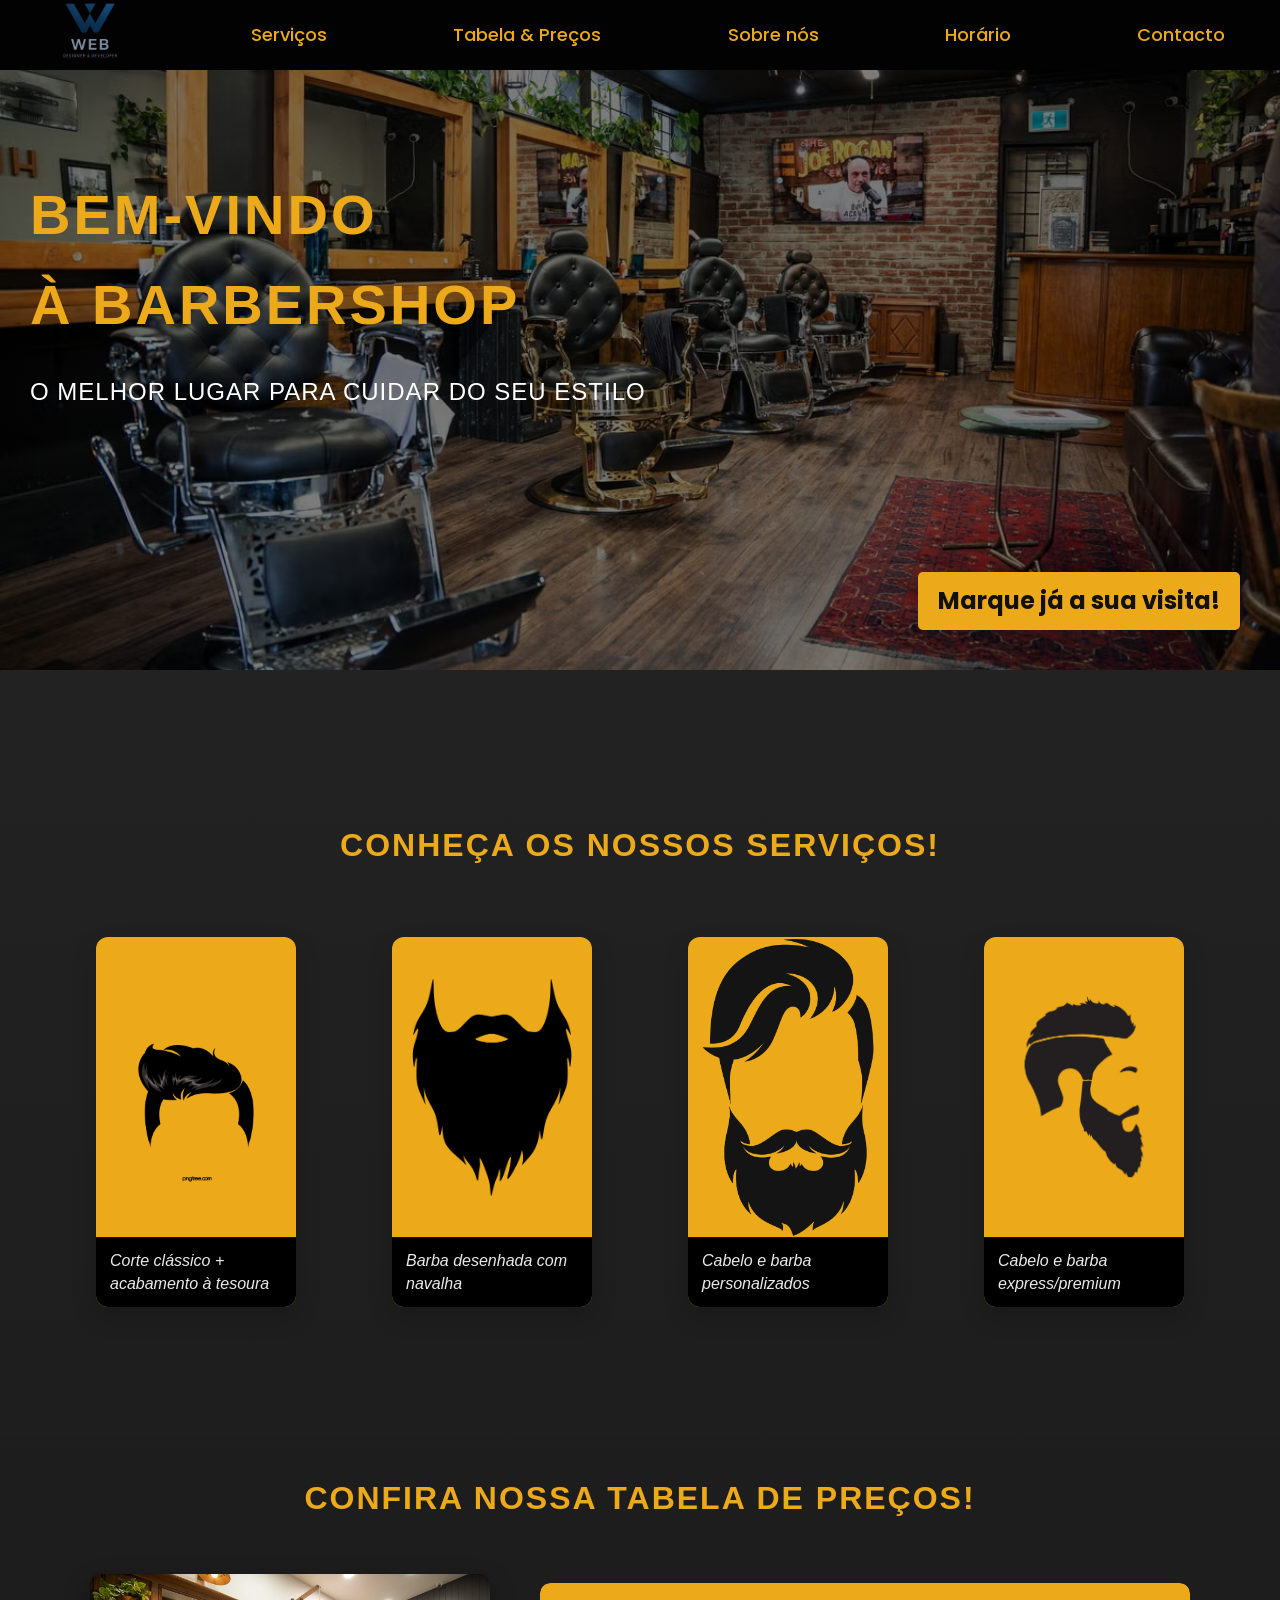
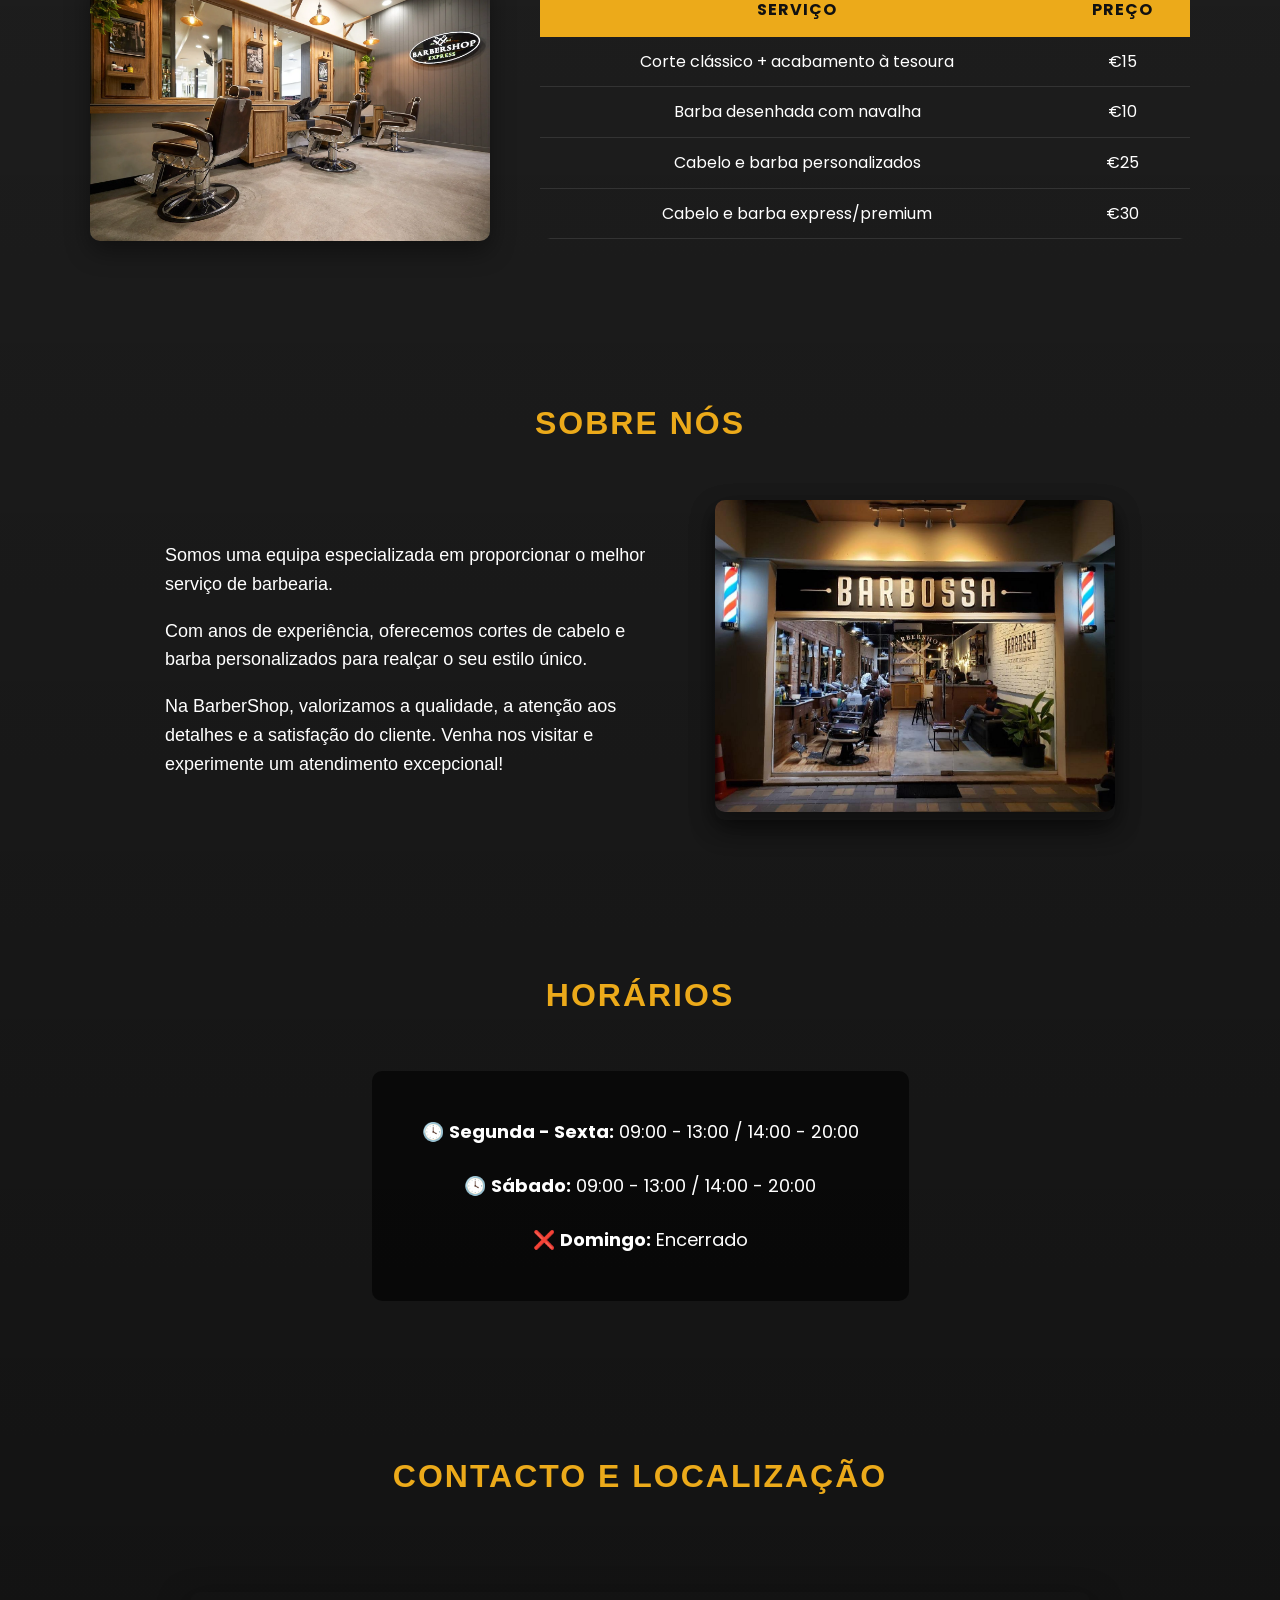
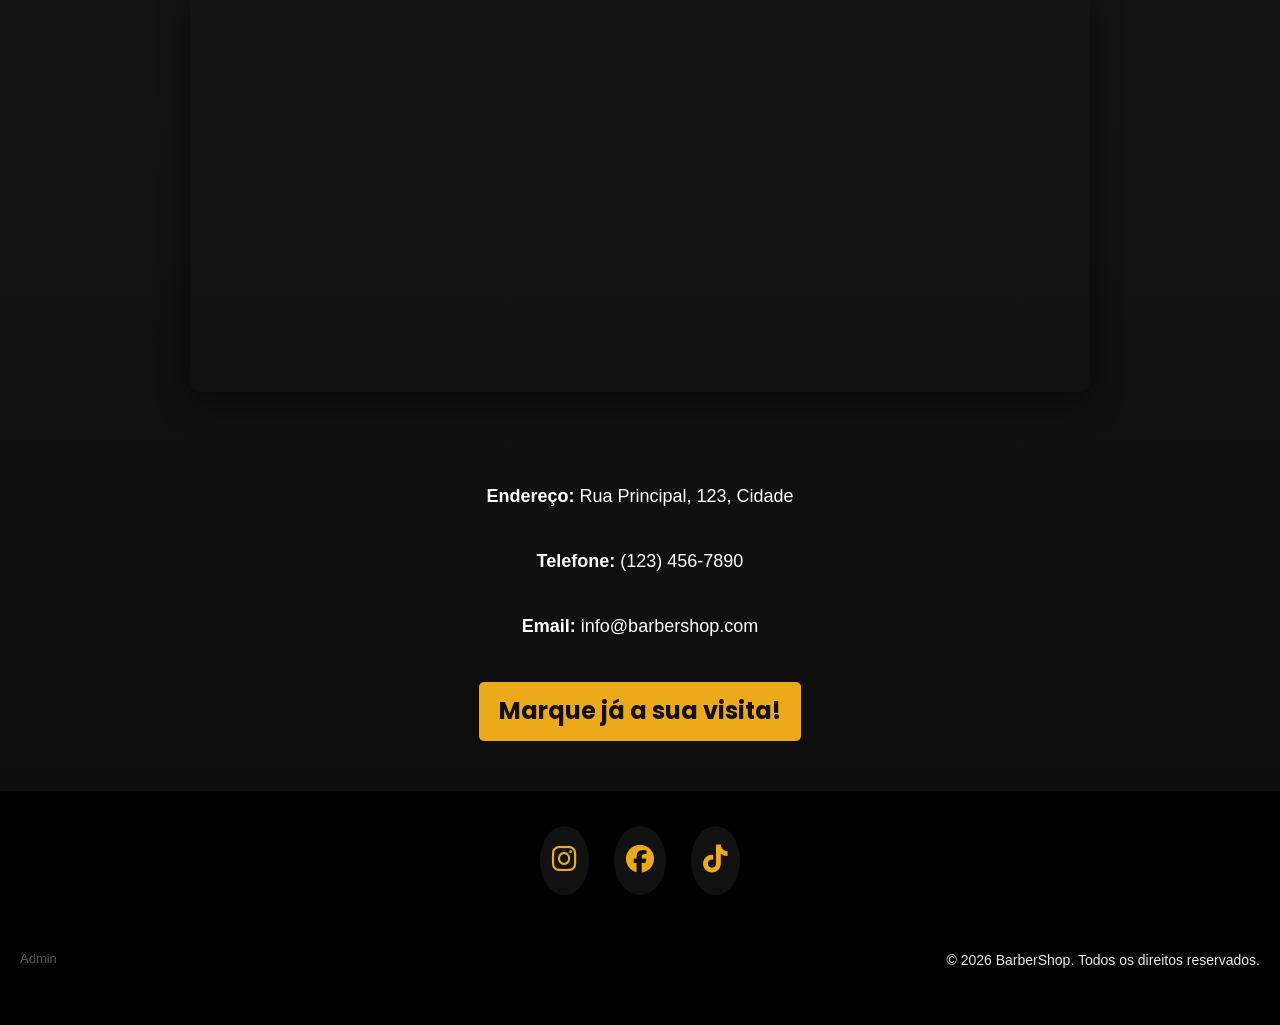
==== index.html @ 343d6e9f "Add files via upload" ====
<!DOCTYPE html>
<html lang="pt">
<head>
  <meta charset="UTF-8" />
  <meta name="viewport" content="width=device-width, initial-scale=1" />
  <title>BarberShop</title>

<!-- LIGAÇÃO AO CSS -->
  <link rel="stylesheet" href="styles/style.css">

  <link href="https://fonts.googleapis.com/css2?family=Poppins:wght@400;600;800&display=swap" rel="stylesheet">

  <link rel="stylesheet" href="https://cdnjs.cloudflare.com/ajax/libs/font-awesome/6.5.0/css/all.min.css">

</head>
<body>
  <header>
<!-- NAVBAR -->
    <nav class="nav" aria-label="Navegação principal">
      <div class="brand">
        <img src="imagens/logo.png" alt="Logo" class="logo">  </div>
  
      
      <a class="navbotom" href="#servicos">Serviços</a>
      <a class="navbotom" href="#precos">Tabela & Preços</a>
      <a class="navbotom" href="#sobrenos">Sobre nós</a>
      <a class="navbotom" href="#horarios">Horário</a>
      <a class="navbotom" href="#contacto">Contacto</a>
    </nav>
      
<section class="hero" aria-label="Seção de boas-vindas">
      <div class="hero-contain">
        <h1>Bem-vindo<br>
           à BarberShop</h1>
        <p>O melhor lugar para cuidar do seu estilo</p>
      </div>
      <div class="marquejacontainer">
      <a href="marcacao.html" class="marqueja">Marque já a sua visita!</a>
    </div>
</section>      
  </header>

    <!-- Serviços -->
  <h2>Conheça os nossos serviços!</h2>
    <section class="servicos" id="servicos" aria-label="Trabalhos da barbearia">
      <figure class="imgservicos">
      <img src="imagens/cabelo2.png" alt="Corte clássico">
      <figcaption><i>Corte clássico + acabamento à tesoura</i></figcaption>
      </figure>

      <figure class="imgservicos">
      <img src="imagens/barba.png" alt="Barba desenhada">
      <figcaption><i>Barba desenhada com navalha</i></figcaption>
      </figure>

      <figure class="imgservicos">
      <img src="imagens/cabeloebarba.png" alt="cabelo e barba">
      <figcaption><i>Cabelo e barba personalizados</i></figcaption>
      </figure>

      <figure class="imgservicos">
      <img src="imagens/premium.png" alt="Premium">
      <figcaption><i>Cabelo e barba express/premium</i></figcaption>
      </figure>
    </section>  

    <!-- Tabela de preços -->
<h2>Confira nossa tabela de preços!</h2>
<section class="price" id="precos" aria-label="Tabela de preços dos serviços">  
  <div class="price-img">
    <img src="imagens/price.png" alt="Tabela de preços" class="priceimg">
  </div>
  <div class="tabelaprice">
    <table class="tabelaprice">
      <tr>
        <th>Serviço</th>
        <th>Preço</th>
      </tr>
      <tr>
        <td>Corte clássico + acabamento à tesoura</td>
        <td>€15</td>
      </tr>
      <tr>
        <td>Barba desenhada com navalha</td>
        <td>€10</td>
      </tr>
      <tr>
        <td>Cabelo e barba personalizados</td>
        <td>€25</td>
      </tr>
      <tr>
        <td>Cabelo e barba express/premium</td>
        <td>€30</td>
      </tr>
    </table>    
  </div>  
</section>
 
<!-- Sobre nos -->  
<h2>Sobre nós</h2>
<section class="sobrenos" id="sobrenos" aria-label="Informações sobre a barbearia">
  <div class="sobrenosinfo">
    <p>Somos uma equipa especializada em proporcionar o melhor serviço de barbearia.</p>
    <p>Com anos de experiência, oferecemos cortes de cabelo e barba personalizados para realçar o seu estilo único.</p>
    <p>Na BarberShop, valorizamos a qualidade, a atenção aos detalhes e a satisfação do cliente. Venha nos visitar e experimente um atendimento excepcional!</p>
  </div>
  <div class="sobrenosimg">
    <img src="imagens/sobrenos.jpg" alt="Equipe da barbearia" class="sobrenosimg">
  </div>
</section>

 <!-- Horários -->
<h2>Horários</h2>
<section class="Horarios" id="horarios" aria-label="Horários de funcionamento">
  <div class="Horarioscontainer">
    <p>🕓 <strong>Segunda - Sexta:</strong> 09:00 - 13:00 / 14:00 - 20:00</p>
    <p>🕓 <strong>Sábado:</strong> 09:00 - 13:00 / 14:00 - 20:00</p>
    <p>❌ <strong>Domingo:</strong> Encerrado</p>    
  </div>  
</section>    

<h2>Contacto e localização</h2>
<section class="mapa" id="contacto" aria-label="Informações de contacto e localização">
    <iframe src="https://www.google.com/maps/embed?pb=!1m18!1m12!1m3!1d51508.76272920395!2d-8.452706540228354!3d41.54726746675553!2m3!1f0!2f0!3f0!3m2!1i1024!2i768!4f13.1!3m3!1m2!1s0xd24febc6cf5d867%3A0xbc5d054162d1e218!2sBraga!5e1!3m2!1spt-PT!2spt!4v1774228246690!5m2!1spt-PT!2spt" width="600" height="450" style="border:0;" allowfullscreen="" loading="lazy" referrerpolicy="no-referrer-when-downgrade"></iframe>
</section>
  
<section class="contacto" aria-label="Informações de contacto">
    <p><strong>Endereço:</strong> Rua Principal, 123, Cidade</p>
    <p><strong>Telefone:</strong> (123) 456-7890</p>
    <p><strong>Email:</strong> info@barbershop.com</p>
</section>
  
<section class="marcar" aria-label="Formulário de marcação">
  <div class="marquejalast">
    <a href="marcacao.html" class="marqueja">Marque já a sua visita!</a>
  </div>
</section>

<footer>
  <section class="footer" aria-label="Rodapé do site">
    <div class="social">
      <a href="http://instragram.com" target="_blank">
        <i class="fa-brands fa-instagram"></i>
      </a>
      <a href="http://facebook.com"  target="_blank">
        <i class="fa-brands fa-facebook"></i>
      </a>
      <a href="http://tiktok.com" target="_blank">
        <i class="fa-brands fa-tiktok"></i>
      </a>  
    </div>  
    <div class="footer-bottom">
      <a href="login.html" class="admin-footer">Admin</a>

      <p>© 2026 BarberShop. Todos os direitos reservados.</p>
    </div>
  </section>

  

</footer>
</body>
</html>
---- styles/style.css ----
*{box-sizing: border-box;}

body {
background:linear-gradient(rgba(0,0,0,0.85), rgba(0,0,0,0.95)), url('../imagens/fundotijolo.jpg');
background-size: cover;
background-position: center;
margin: 0;
line-height: 1.6;
font-family: 'Poppins' , sans-serif;
}
html {
    scroll-behavior: smooth;
}   
section {
    scroll-margin-top: 100px; 
}
.marqueja {
    background-color: rgb(236, 170, 26);
    color: #111;
    padding: 10px 20px;
    font-size: 24px;
    font-weight: bold;
    text-decoration: none;
    border-radius: 5px;
    transition: 0.3s;
}
.marqueja:hover {
    background-color: #e4a21fc0;
    transform: scale(0.98);
}
.marquejacontainer {
    display: flex;
    justify-content: flex-end;
    align-items: center;
    position: absolute;
    bottom: 40px;
    right: 40px
}
.nav {
    display: flex;
    position: sticky;
    font-size: 18px;
    top: 0;
    justify-content: space-between;
    align-items: center;
    padding: 20px 40px;
    background-color: #000000f1;  
    margin-top: 0;
    width: 100%;
    height: 70px;  ; 
    box-sizing: border-box;
}
.navbotom {
    color: rgb(236, 170, 26);
    text-decoration: none;
   
    font-weight: 500;
    position: relative;
    padding: 8px 15px;
    transition: 0.3s;
    }
.navbotom::after {
    content: '';
    position: absolute;
    left: 0;
    bottom: 0;
    width: 0%;
    height: 2px;
    background-color: rgb(236, 170, 26);
    transition: 0.3s;
}
.navbotom:hover:after {
    width: 100%;
} 
.navbotom:hover {
    color: #e4a21fc0;
}   

.logo {
    width: 100px;
    height: auto;
    position: left;   
}
.hero {
    background: 
    linear-gradient(rgba(0,0,0,0.5), rgba(0,0,0,0.5)),
    url('../imagens/capa.png');
    background-size: cover;
    background-position: center;
    height: 600px;
    display: flex;
    flex-direction: column;
    justify-content: top;
    align-items: left;
    position: relative;
}
.hero h1 {
        color: rgb(236, 170, 26);
        text-align: left;
        font-size: 56px;
        font-weight: 800;
        letter-spacing: 3px;
        text-transform: uppercase;
        padding-left: 30px;
        padding-top: 100px;
        margin: 0 0 12px 0;
        font-family: 'Arial', sans-serif;
    }
.hero p {
        color: white;
        text-align: left;
        margin-left: 0%;
        font-size: 24px;
        font-weight: 400;
        letter-spacing: 1px;
        text-transform: uppercase;
        padding-left: 30px;
        font-family: 'Arial', sans-serif;
    }    

h2 {
        color: rgb(236, 170, 26);
        text-align: center;
        font-size: 32px;
        font-weight: 800;
        letter-spacing: 2px;
        text-transform: uppercase;
        margin-top: 150px;
        margin-bottom: 50px;
        font-family: 'Arial', sans-serif;
    }
.servicos{
  max-width: 1200px;
  margin: 40px auto;
  padding: 0 16px;
  display: grid;
  grid-template-columns: repeat(4, 1fr);   /* 3 colunas em desktop */
  gap: 16px;
}

.imgservicos{
  background: rgb(236, 170, 26);                   
  border-radius: 12px;
  overflow: hidden;                       
  box-shadow: 0 10px 24px rgba(0,0,0,.18);
  transition: transform .18s ease, box-shadow .18s ease;
}

.imgservicos:hover{
  transform: translateY(-3px);
  box-shadow: 0 16px 28px rgba(0,0,0,.28);
}

/* Imagem do card */
.imgservicos img{
  display: block;
  width: 100%;
  height: 300px;                          
  object-fit: contain;                      
  aspect-ratio: 4 / 3;                      
}

/* Legenda */
.imgservicos figcaption{
  color: #eaeaea;
  background-color: black;
  font: 500 16px/1.4 Arial, sans-serif;
  padding: 12px 14px;
  border-top: 1px solid rgba(255,255,255,.08);
}

/* Container principal */

.price {
    display: flex;
    justify-content: center;
    align-items: center;
    gap: 50px;
    max-width: 1100px;
    margin: 0 auto;
    text-align: center;
}

/* Coluna da imagem */
.priceimg {
    width: 400px;         
    height: auto;
    border-radius: 10px;
    object-fit: cover;    
    box-shadow: 0 10px 25px rgba(0,0,0,0.4);
    justify-content: center;
    align-items: center;
}

/* Coluna da tabela */
.tabelaprice-container {
    max-width: 450px;
}

/* Tabela de preços */
.tabelaprice {
    width: 100%;
    border-collapse: collapse;
    color: white;
    border-radius: 10px;
    overflow: hidden;
    justify-content: center;
    align-items: center;
}

.tabelaprice th {
    background: rgb(236,170,26);
    color: #111;
    padding: 14px;
    text-transform: uppercase;
    letter-spacing: 1px;
}

.tabelaprice td {
    padding: 12px;
    border-bottom: 1px solid #333;
}

.tabelaprice tr:hover td {
    background: #1a1a1a;
}

.sobrenos {
    display: flex;
    justify-content: center;
    align-items: center;
    gap: 50px;
    max-width: 1100px;
    margin: 0 auto;
}

.sobrenosinfo {
    max-width: 500px;
    color: white;
    font-family: 'Arial', sans-serif;
    font-size: 18px;
    line-height: 1.6;
}

.sobrenosimg {
    width: 400px;         
    height: auto;
    border-radius: 10px;
    object-fit: cover;    
    box-shadow: 0 10px 25px rgba(0,0,0,0.4);
    justify-content: center;
    align-items: center;
}
.Horarios {
    text-align: center;
    color: white;
}

.Horarioscontainer {
    margin-top: 0px;
    font-size: 18px;
    line-height: 2;
    background: rgba(0,0,0,0.6);
    padding: 25px 50px;
    border-radius: 10px;
    display: inline-block;
}
.contacto {
    display: flex;
    flex-direction: column;
    justify-content: center;
    align-items: center;
    max-width: 500px;
    color: white;
    font-family: 'Arial', sans-serif;
    font-size: 18px;
    line-height: 1.6;
    text-align: center;
    margin: 24px auto;
    
}
.mapa {
    padding: 40px 20px;
    text-align: center;
}

.mapa iframe {
    width: 100%;            
    max-width: 900px;       
    height: 400px;
    border: 4px solid rgb(236,170,26); 
    border-radius: 10px;
    box-shadow: 0 10px 30px rgba(0,0,0,0.5);
}

.marquejalast {
    display: flex;
    justify-content: center;
    align-items: center;
    position: relative;    
}    

.footer {
    background-color: #000000f1;
    color: #eaeaea;
    text-align: right;
    padding: 20px 0;
    font-family: 'Arial', sans-serif;
    font-size: 14px;
    margin-top: 50px;
}

.social {
    display: flex;
    justify-content: center;
    gap: 25px;
    margin-top: 15px;
}

.social a {
    font-size: 28px;
    color: rgb(236, 170, 26);
    transition: 0.3s;
    background: #111;
    padding: 12px;
    border-radius: 50%;
}

.social a:hover {
    transform: scale(1.2);
    color: #fff;
}

.footer-bottom {
  display: flex;
  justify-content: space-between;
  align-items: center;
  margin-top: 20px;
  flex-wrap: wrap;
  gap: 10px;
  padding: 20px;
}

.admin-footer {
  font-size: 13px;
  color: #aaa;
  text-decoration: none;
  opacity: 0.5;
  transition: 0.3s;
}

.admin-footer:hover {
  color: rgb(236,170,26); 
  opacity: 1;
}

.marcacao{
    text-align: center;
    color: white;
    padding: 80px 20px;
}
.formulario {
    display: flex;
    flex-direction: column;
    gap: 15px;
    max-width: 400px;
    margin: 20px auto;
}

.formulario label {
  color: white;
  font-weight: bold;
  text-align: left;
  margin-bottom: 6px;
}

.formulario input,
.formulario select {
    padding: 12px;
    border-radius: 6px;
    border: none;
    font-size: 16px;
}

.formulario button {
    background: rgb(236, 170, 26);
    color: #111;
    padding: 12px;
    font-weight: bold;
    border-radius: 6px;
    cursor: pointer;
    transition: 0.3s;
}

.formulario button:hover {
    transform: scale(0.97);
}

.confirmacao {
    display: flex;
    flex-direction: column;
    align-items: center;
    justify-content: center;
    height: 80vh;
    text-align: center;
    color: white;
}

.confirmacao h1 {
    color: rgb(236, 170, 26);
    margin-bottom: 20px;
}

.confirmacao p {
    font-size: 18px;
    margin: 5px 0;
}

.voltar-btn {
  display: block;
  width: fit-content;
  margin: 15px auto 0;
  padding: 10px 16px;
  background: rgb(255, 255, 255);
  color: #111;
  border-radius: 6px;
  text-decoration: none;
  font-weight: blon;
  text-align: center;
  transition: 0.3s;
}
.voltar-btn:hover {
  background: #ffffffaf;
}

.admin-section {
  padding: 10px 20px;
  display: flex;
  justify-content: center;
}

.admin-container {
  width: 100%;
  max-width: 1100px;
  overflow-x: auto;
}

.admin-table {
  width: 100%;
  border-collapse: collapse;
  background: rgba(0, 0, 0, 0.65);
  color: white;
  border-radius: 10px;
  overflow: hidden;
}

.admin-table th {
  background: rgb(236,170,26);
  color: #111;
  padding: 14px;
  text-transform: uppercase;
  letter-spacing: 1px;
}

.admin-table td {
  padding: 12px;
  border-bottom: 1px solid #333;
  text-align: center;
}

.admin-table tr:hover td {
  background: #1a1a1a;
}

.btn-apagar {
  background: #c0392b;
  color: white;
  border: none;
  padding: 6px 10px;
  border-radius: 6px;
  cursor: pointer;
}

.btn-apagar:hover {
  background: #e74c3c;
}

@media (max-width: 768px) {

/* NAVBAR */
.nav {
flex-direction: column;
height: auto;
gap: 10px;
}

.navbotom {
padding: 10px;
}

/* HERO */
.hero h1 {
font-size: 32px;
}

.hero p {
font-size: 18px;
}

/* SERVIÇOS */
.servicos {
grid-template-columns: 1fr;
}

/* PREÇOS */
.price {
flex-direction: column;
gap: 20px;
}

.priceimg {
width: 100%;
}

/* SOBRE NÓS */
.sobrenos {
flex-direction: column;
gap: 20px;
}

.sobrenosimg {
width: 100%;
}

/* BOTÃO HERO */
.marquejacontainer {
right: 20px;
bottom: 20px;
}

}

@media (min-width: 769px) and (max-width: 1024px) {
    .nav {
    padding: 15px 20px;
  }

  .navbotom {
    padding: 8px 20px;
    font-size: 18px;
  }

  .logo {
    width: 80px;
  }

  .hero {
    height: 500px;
  }

  .hero h1 {
    font-size: 42px;
    padding-top: 80px;
  }

  .hero p {
    font-size: 20px;
  }

   .servicos {
    grid-template-columns: repeat(2, 1fr);
    gap: 20px;
  }

  .price {
    flex-direction:column;
    gap: 30px;
    text-align: center;
}
  .sobrenos {
    
    gap: 30px;
    text-align: center;
  }

  .priceimg,
  .sobrenosimg {
    width: 80%;
    max-width: 500px;
  }

  .tabelaprice {
    width: 100%;
  }

   .mapa iframe {
    max-width: 90%;
    height: 350px;
  }

  .contacto {
    max-width: 80%;
  }
}
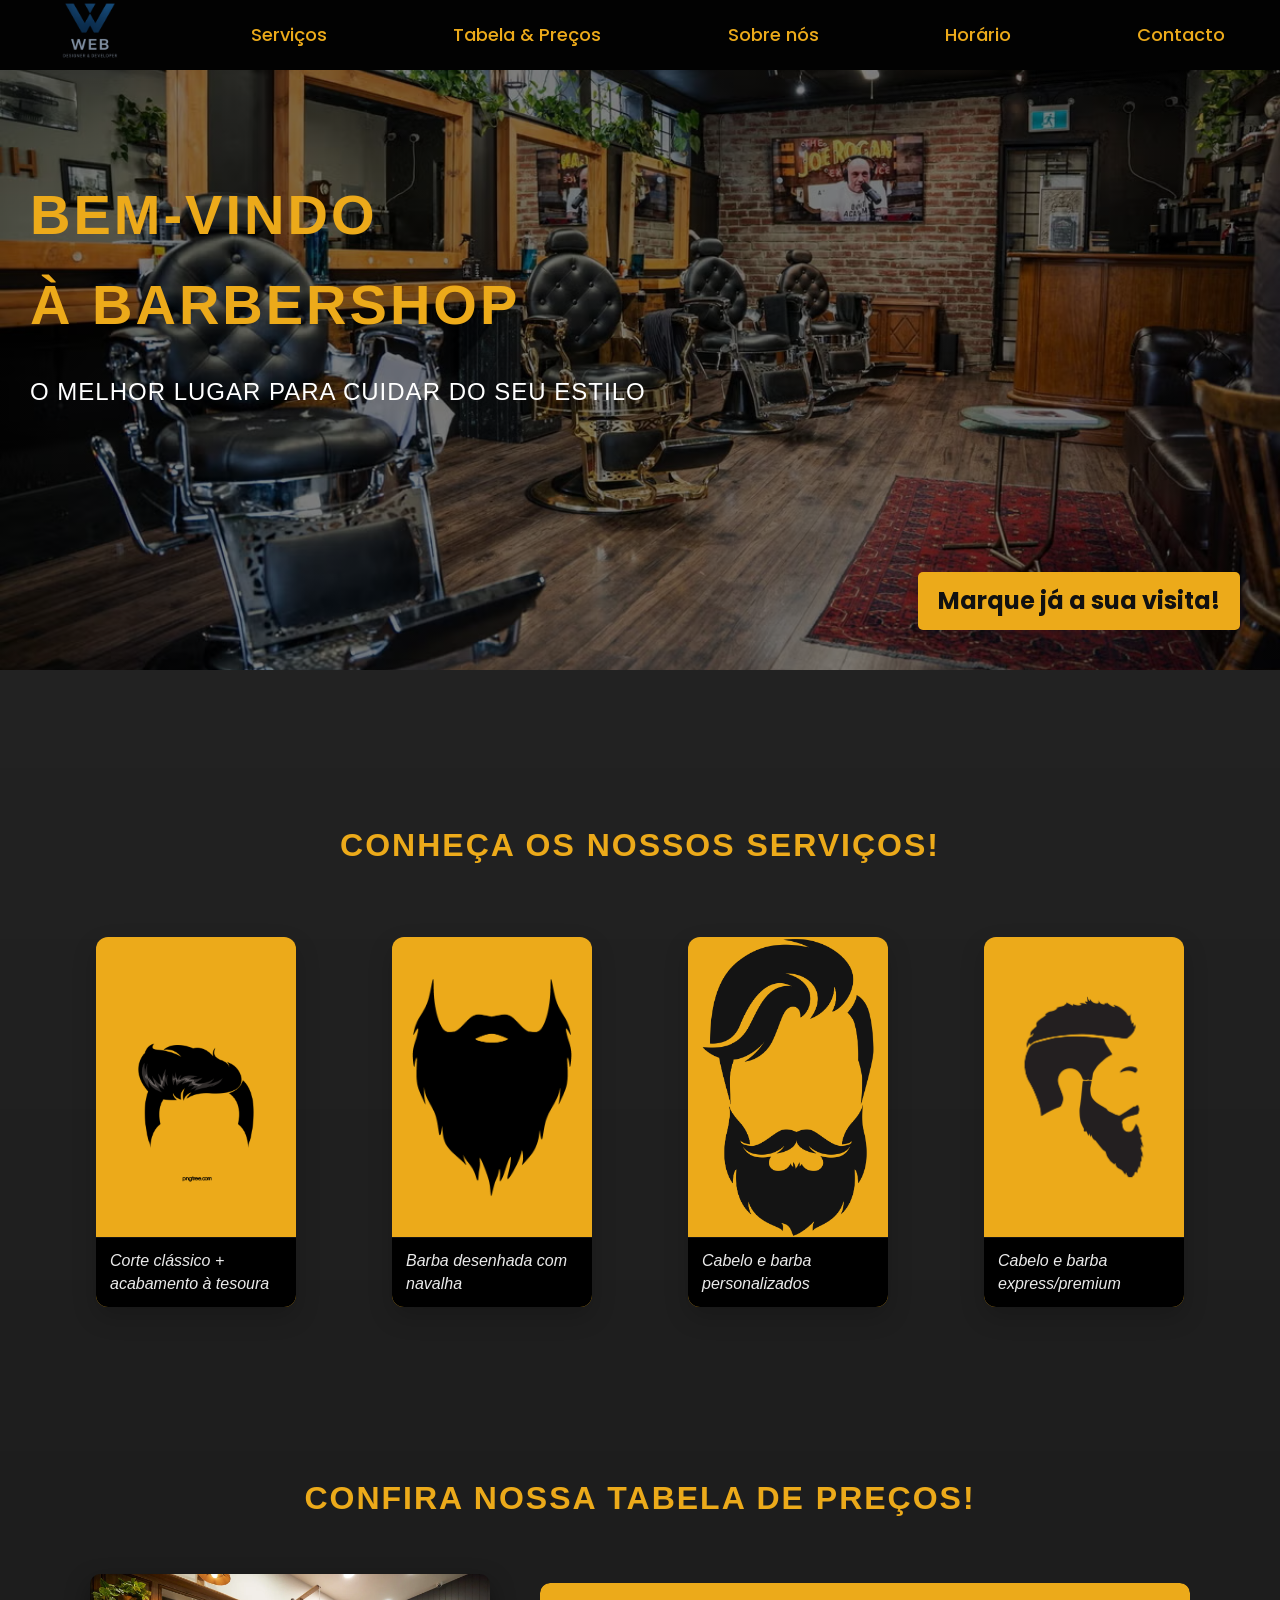
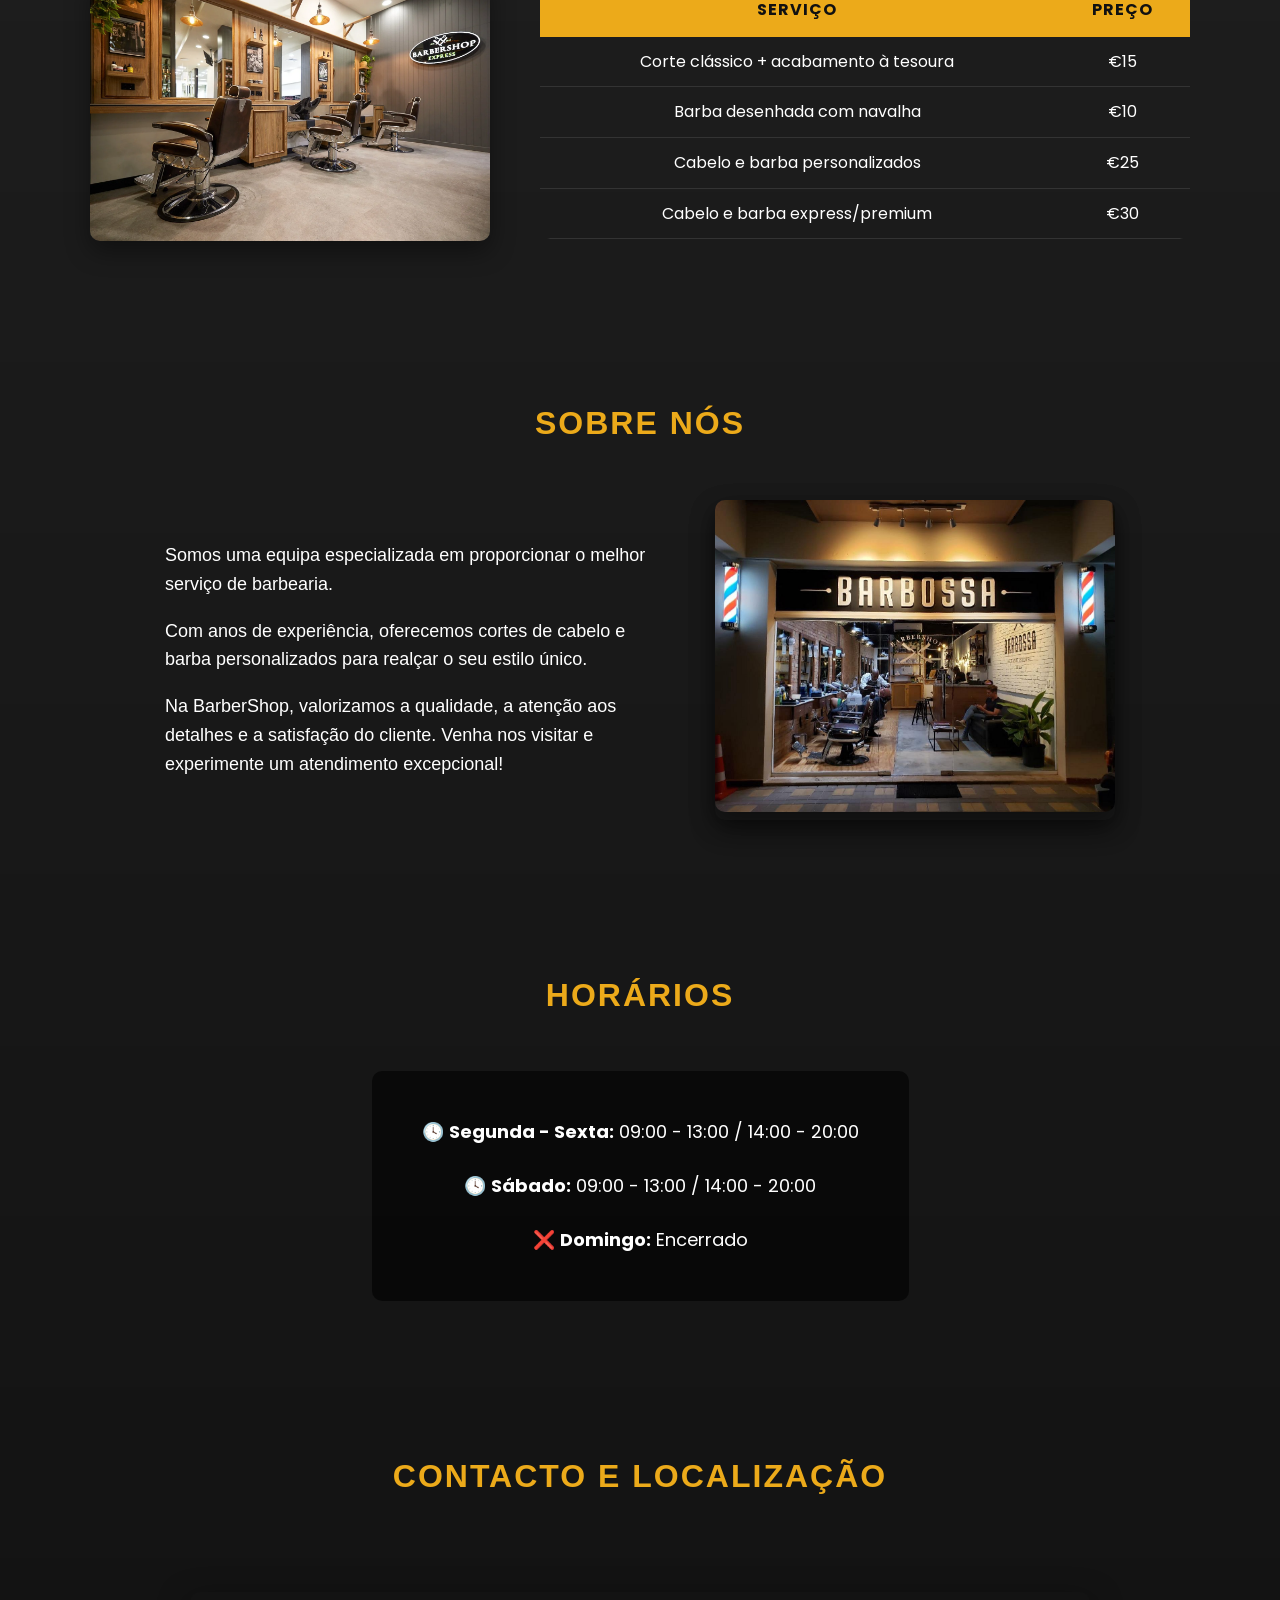
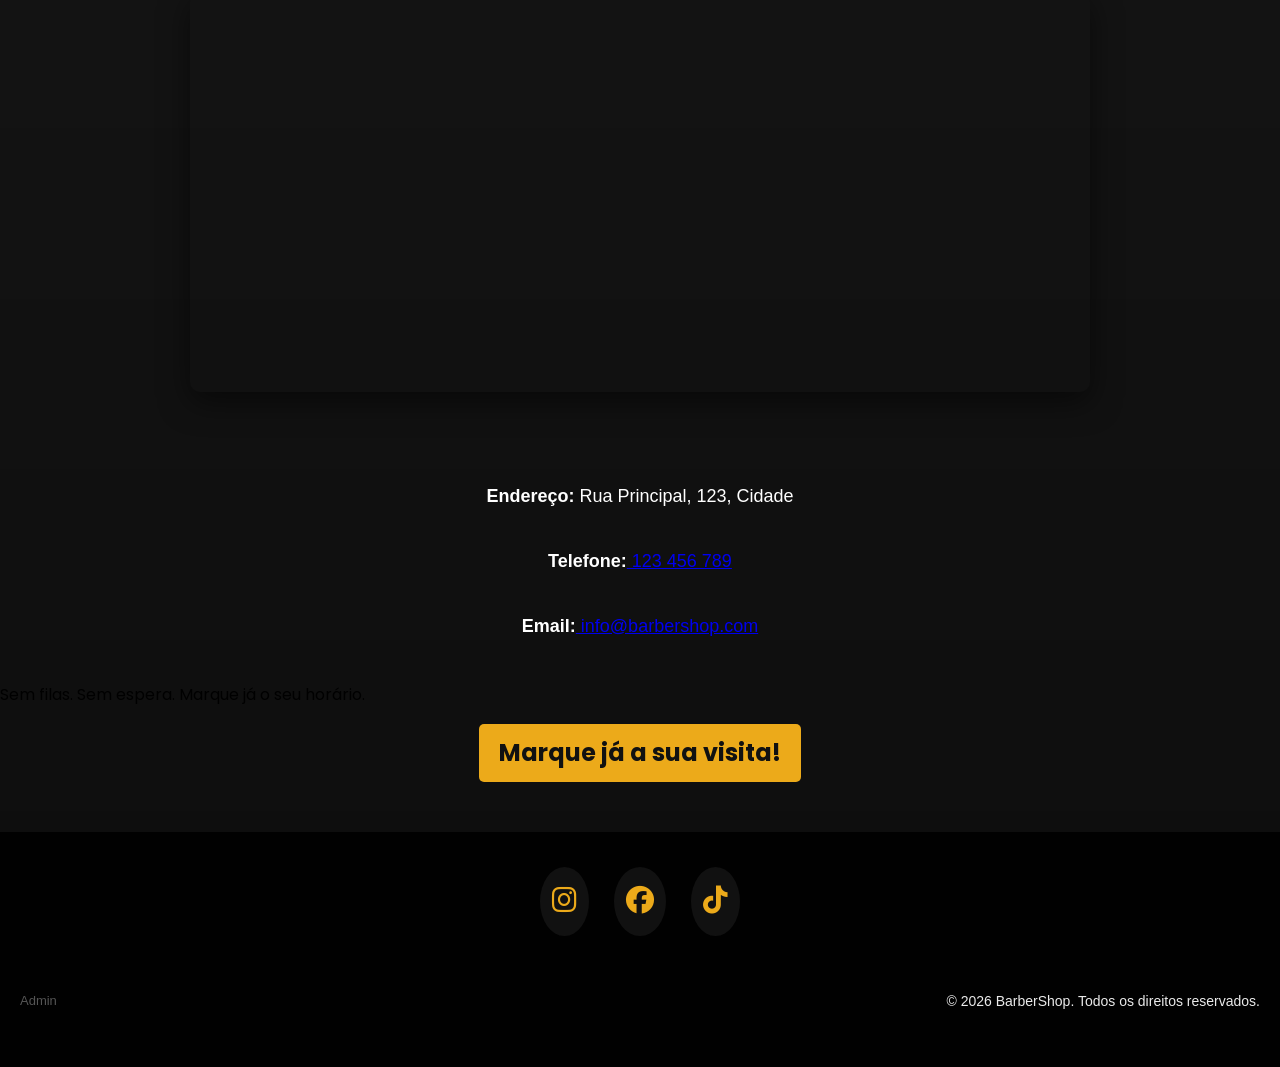
==== commit efb5a7b9: "Update index.html" ====
--- a/index.html
+++ b/index.html
@@ -20,7 +20,6 @@
       <div class="brand">
         <img src="imagens/logo.png" alt="Logo" class="logo">  </div>
   
-      
       <a class="navbotom" href="#servicos">Serviços</a>
       <a class="navbotom" href="#precos">Tabela & Preços</a>
       <a class="navbotom" href="#sobrenos">Sobre nós</a>
@@ -36,7 +35,7 @@
       </div>
       <div class="marquejacontainer">
       <a href="marcacao.html" class="marqueja">Marque já a sua visita!</a>
-    </div>
+      </div>
 </section>      
   </header>
 
@@ -126,11 +125,12 @@
   
 <section class="contacto" aria-label="Informações de contacto">
     <p><strong>Endereço:</strong> Rua Principal, 123, Cidade</p>
-    <p><strong>Telefone:</strong> (123) 456-7890</p>
-    <p><strong>Email:</strong> info@barbershop.com</p>
+    <p><strong>Telefone:</strong><a href="tel:123456789" class="telefone"> 123 456 789</a> </p>
+    <p><strong>Email:</strong><a href="mailto:info@barbershop.com" class="telefone"> info@barbershop.com</a></p>
 </section>
-  
+
 <section class="marcar" aria-label="Formulário de marcação">
+  <p class="cta-final">Sem filas. Sem espera. Marque já o seu horário.</p>
   <div class="marquejalast">
     <a href="marcacao.html" class="marqueja">Marque já a sua visita!</a>
   </div>
@@ -139,13 +139,13 @@
 <footer>
   <section class="footer" aria-label="Rodapé do site">
     <div class="social">
-      <a href="http://instragram.com" target="_blank">
+      <a href="http://instagram.com" target="_blank" rel="noopener noreferrer">
         <i class="fa-brands fa-instagram"></i>
       </a>
-      <a href="http://facebook.com"  target="_blank">
+      <a href="http://facebook.com"  target="_blank" rel="noopener noreferrer">
         <i class="fa-brands fa-facebook"></i>
       </a>
-      <a href="http://tiktok.com" target="_blank">
+      <a href="http://tiktok.com" target="_blank" rel="noopener noreferrer">
         <i class="fa-brands fa-tiktok"></i>
       </a>  
     </div>  
@@ -160,4 +160,4 @@
 
 </footer>
 </body>
-</html>+</html>
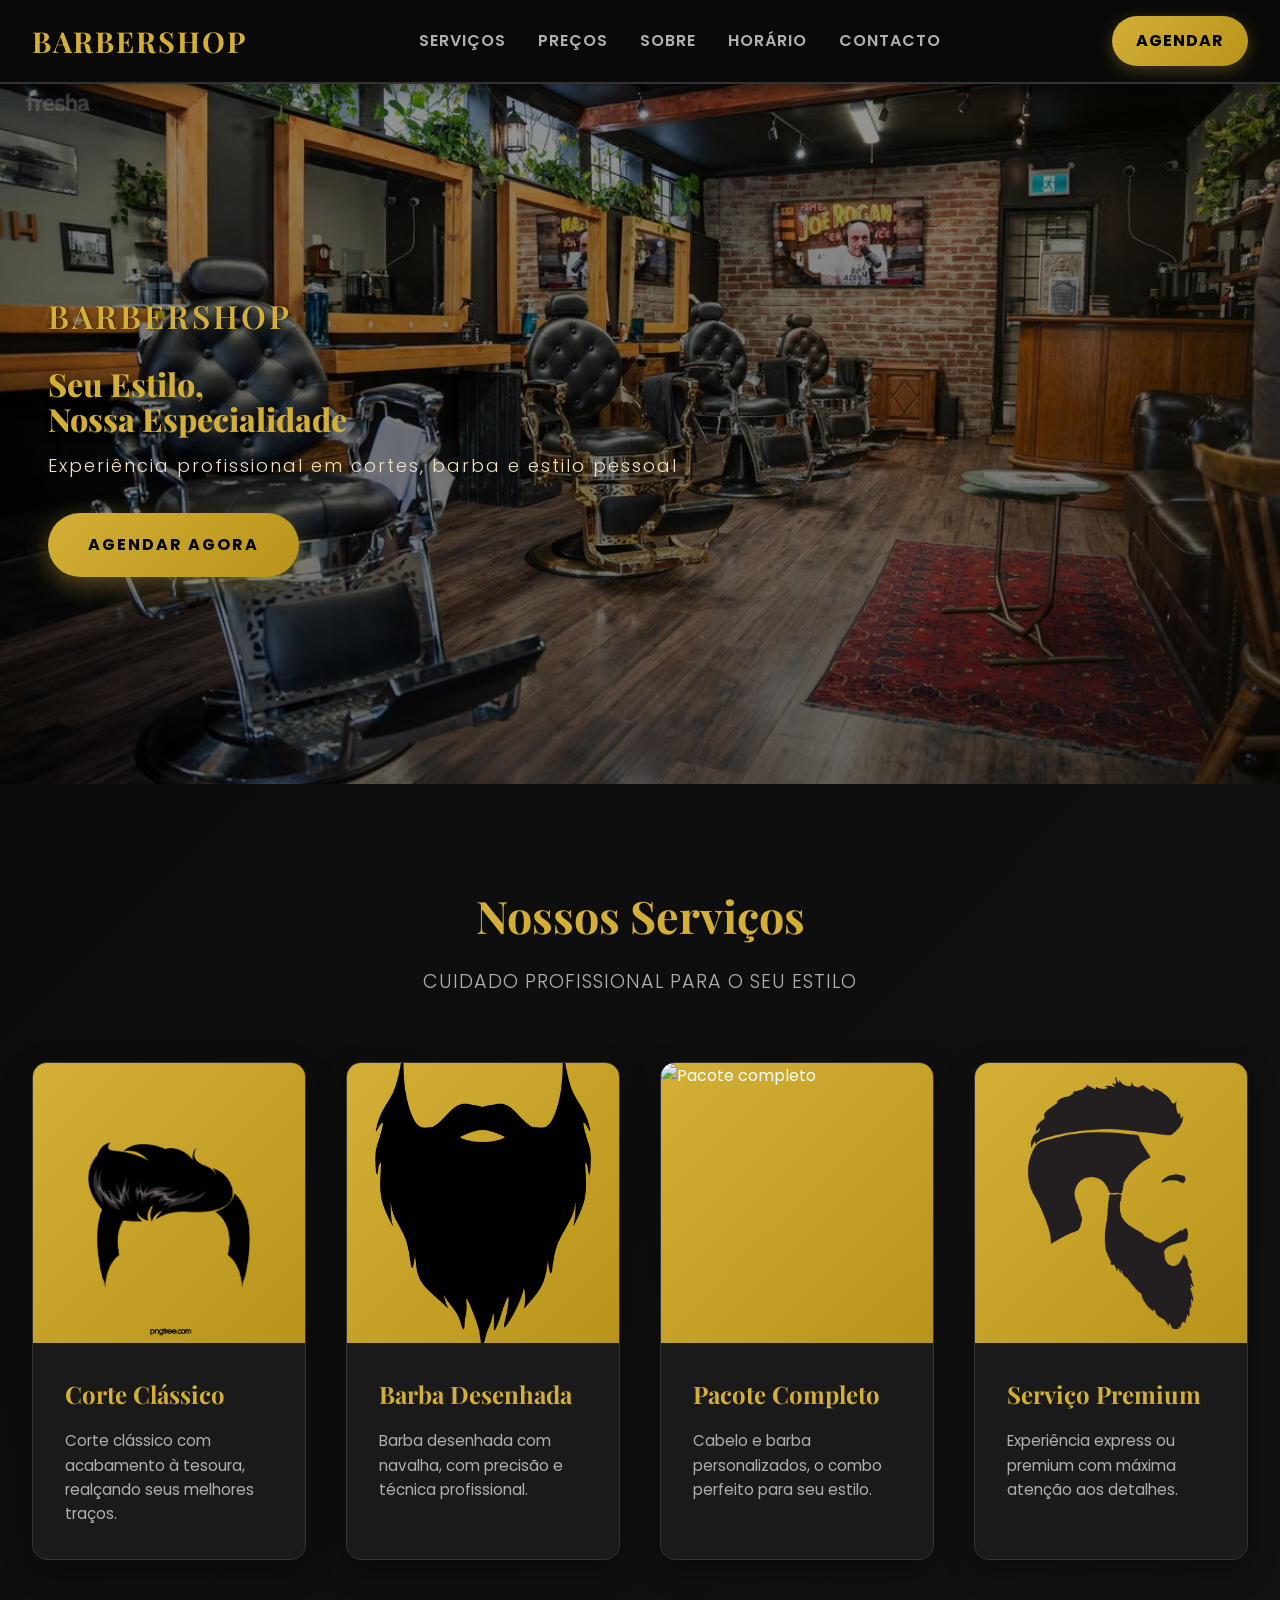
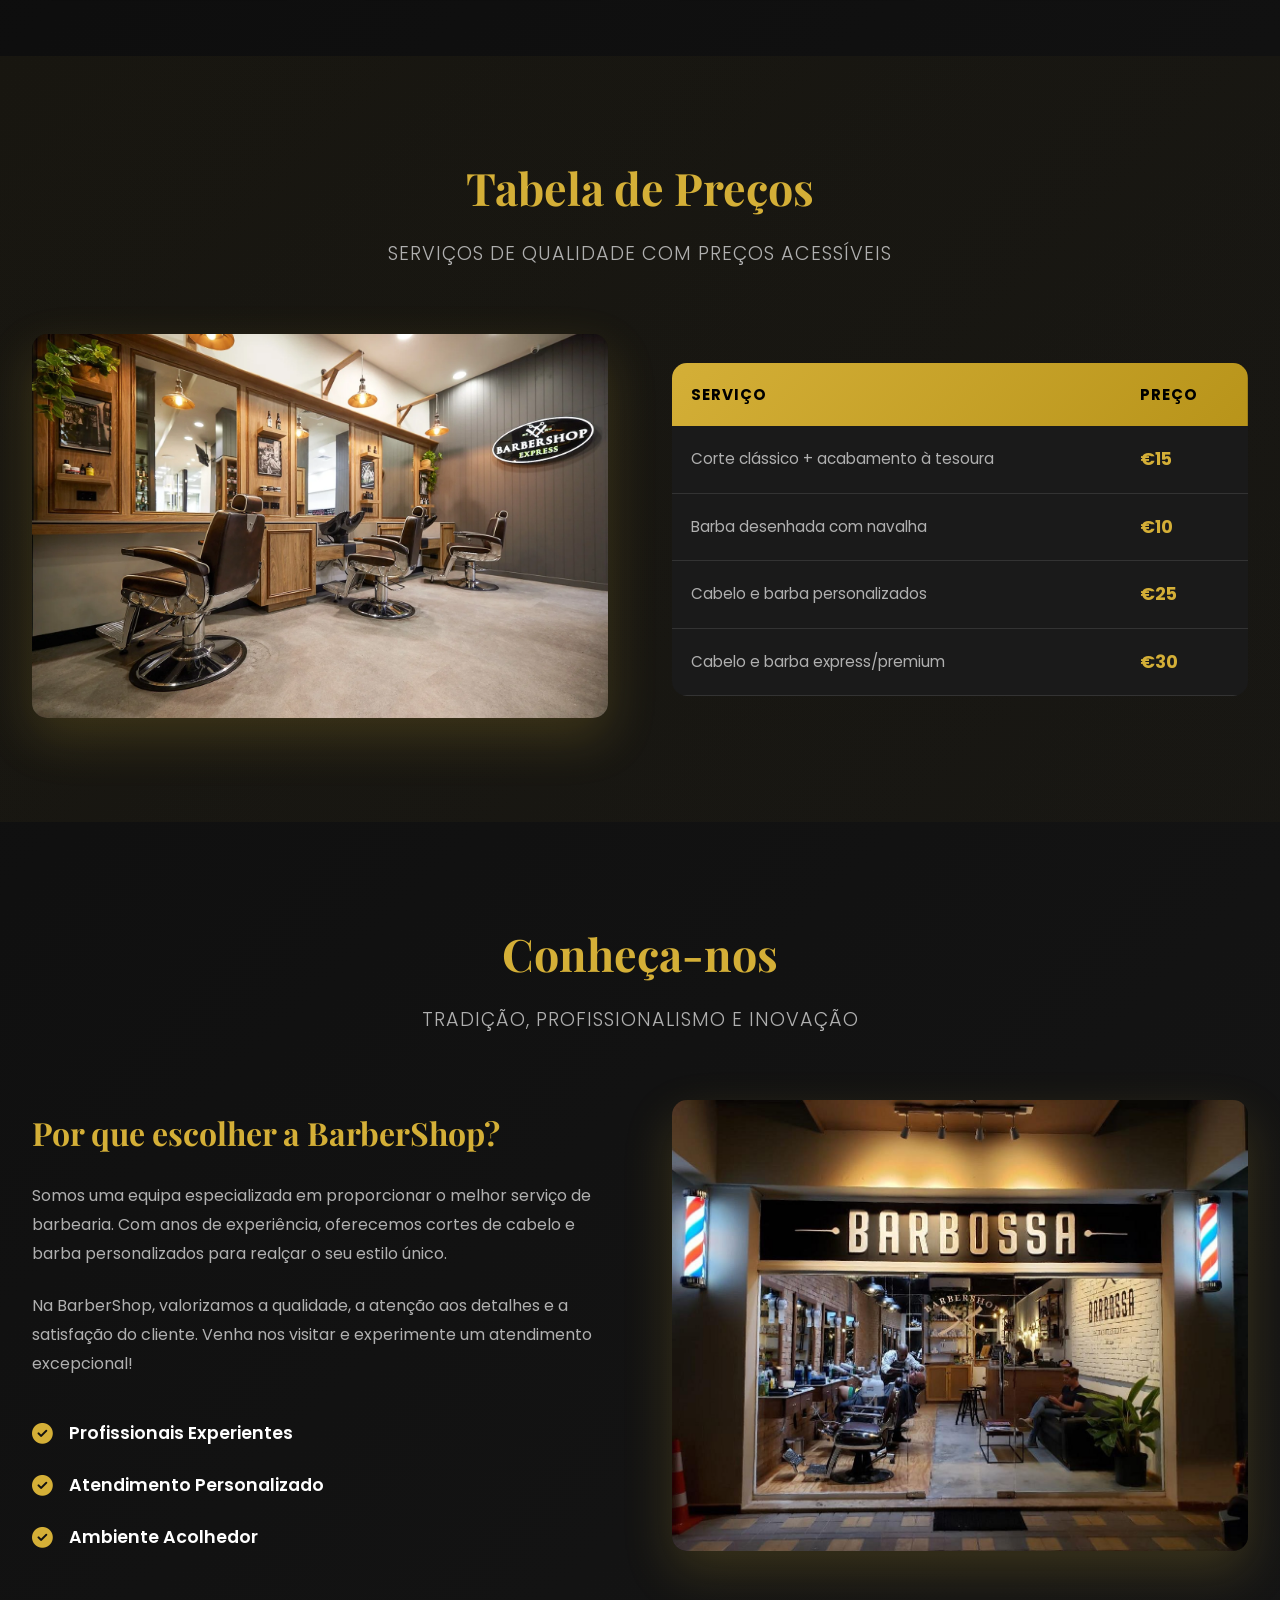
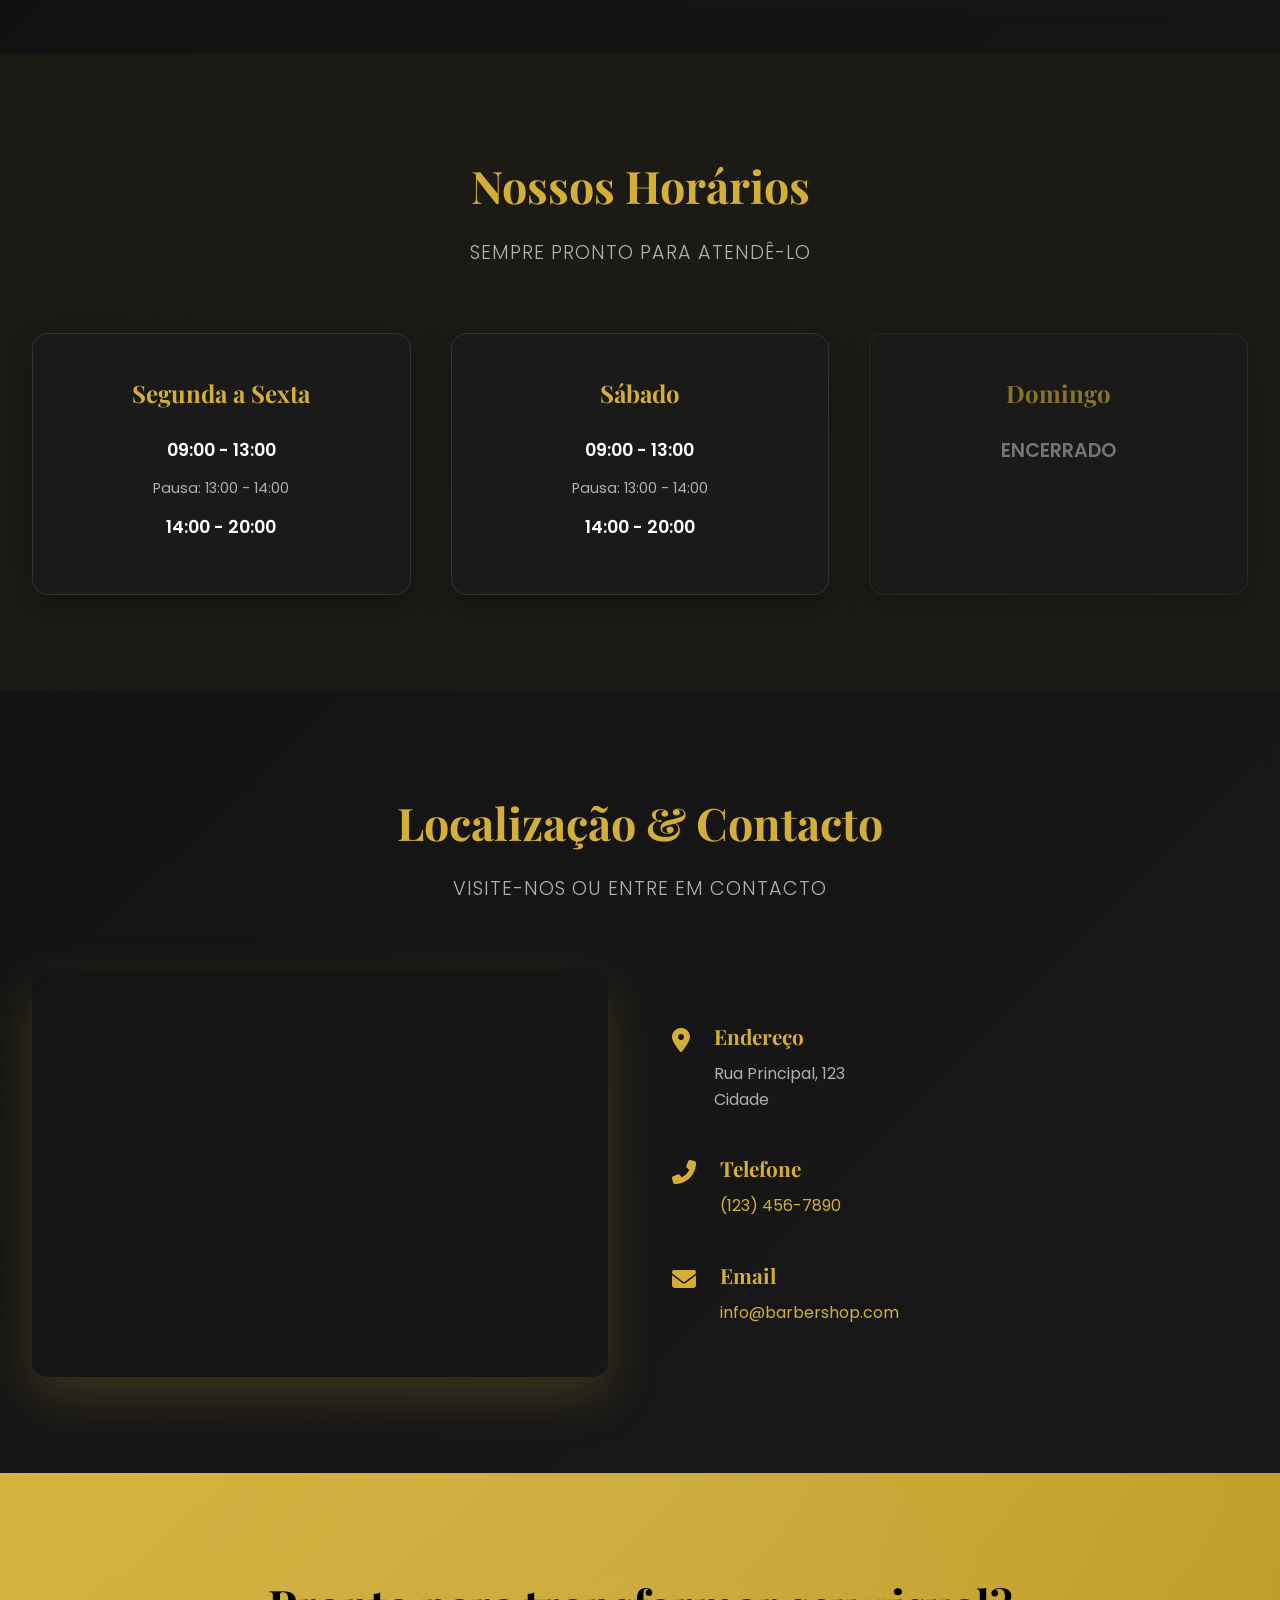
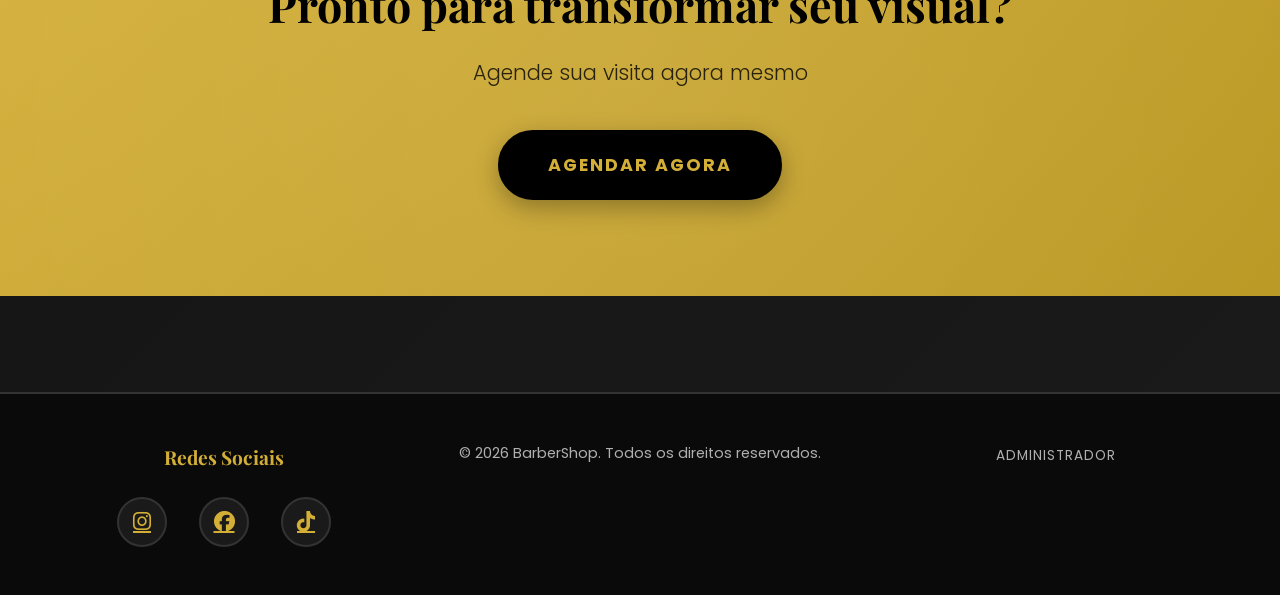
==== commit f1d905e6: "Add files via upload" ====
--- a/index.html
+++ b/index.html
@@ -3,161 +3,277 @@
 <head>
   <meta charset="UTF-8" />
   <meta name="viewport" content="width=device-width, initial-scale=1" />
-  <title>BarberShop</title>
-
-<!-- LIGAÇÃO AO CSS -->
+  <title>BarberShop - Cortes Profissionais & Barba Desenhada</title>
+
   <link rel="stylesheet" href="styles/style.css">
-
-  <link href="https://fonts.googleapis.com/css2?family=Poppins:wght@400;600;800&display=swap" rel="stylesheet">
-
+  <link href="https://fonts.googleapis.com/css2?family=Playfair+Display:wght@700;800&family=Poppins:wght@300;400;600;700&display=swap" rel="stylesheet">
   <link rel="stylesheet" href="https://cdnjs.cloudflare.com/ajax/libs/font-awesome/6.5.0/css/all.min.css">
-
 </head>
+
 <body>
+  <!-- NAVEGAÇÃO -->
   <header>
-<!-- NAVBAR -->
     <nav class="nav" aria-label="Navegação principal">
-      <div class="brand">
-        <img src="imagens/logo.png" alt="Logo" class="logo">  </div>
-  
-      <a class="navbotom" href="#servicos">Serviços</a>
-      <a class="navbotom" href="#precos">Tabela & Preços</a>
-      <a class="navbotom" href="#sobrenos">Sobre nós</a>
-      <a class="navbotom" href="#horarios">Horário</a>
-      <a class="navbotom" href="#contacto">Contacto</a>
+      <a href="index.html" class="brand" aria-label="BarberShop">
+        <span class="brand-text">BarberShop</span>
+      </a>
+
+      <ul class="nav-links">
+        <li><a class="nav-link" href="#servicos">Serviços</a></li>
+        <li><a class="nav-link" href="#precos">Preços</a></li>
+        <li><a class="nav-link" href="#sobrenos">Sobre</a></li>
+        <li><a class="nav-link" href="#horarios">Horário</a></li>
+        <li><a class="nav-link" href="#contacto">Contacto</a></li>
+      </ul>
+
+      <a href="marcacao.html" class="cta-button">Agendar</a>
     </nav>
-      
-<section class="hero" aria-label="Seção de boas-vindas">
-      <div class="hero-contain">
-        <h1>Bem-vindo<br>
-           à BarberShop</h1>
-        <p>O melhor lugar para cuidar do seu estilo</p>
-      </div>
-      <div class="marquejacontainer">
-      <a href="marcacao.html" class="marqueja">Marque já a sua visita!</a>
-      </div>
-</section>      
+
+    <!-- HERO SECTION -->
+    <section class="hero" aria-label="Seção de boas-vindas">
+      <div class="hero-content">
+        <h1 class="hero-brand">BarberShop</h1>
+        <h1 class="hero-title">Seu Estilo,<br>Nossa Especialidade</h1>
+        <p class="hero-subtitle">Experiência profissional em cortes, barba e estilo pessoal</p>
+        <a href="marcacao.html" class="hero-cta">Agendar Agora</a>
+      </div>
+    </section>  
   </header>
 
-    <!-- Serviços -->
-  <h2>Conheça os nossos serviços!</h2>
-    <section class="servicos" id="servicos" aria-label="Trabalhos da barbearia">
-      <figure class="imgservicos">
-      <img src="imagens/cabelo2.png" alt="Corte clássico">
-      <figcaption><i>Corte clássico + acabamento à tesoura</i></figcaption>
-      </figure>
-
-      <figure class="imgservicos">
-      <img src="imagens/barba.png" alt="Barba desenhada">
-      <figcaption><i>Barba desenhada com navalha</i></figcaption>
-      </figure>
-
-      <figure class="imgservicos">
-      <img src="imagens/cabeloebarba.png" alt="cabelo e barba">
-      <figcaption><i>Cabelo e barba personalizados</i></figcaption>
-      </figure>
-
-      <figure class="imgservicos">
-      <img src="imagens/premium.png" alt="Premium">
-      <figcaption><i>Cabelo e barba express/premium</i></figcaption>
-      </figure>
-    </section>  
-
-    <!-- Tabela de preços -->
-<h2>Confira nossa tabela de preços!</h2>
-<section class="price" id="precos" aria-label="Tabela de preços dos serviços">  
-  <div class="price-img">
-    <img src="imagens/price.png" alt="Tabela de preços" class="priceimg">
-  </div>
-  <div class="tabelaprice">
-    <table class="tabelaprice">
-      <tr>
-        <th>Serviço</th>
-        <th>Preço</th>
-      </tr>
-      <tr>
-        <td>Corte clássico + acabamento à tesoura</td>
-        <td>€15</td>
-      </tr>
-      <tr>
-        <td>Barba desenhada com navalha</td>
-        <td>€10</td>
-      </tr>
-      <tr>
-        <td>Cabelo e barba personalizados</td>
-        <td>€25</td>
-      </tr>
-      <tr>
-        <td>Cabelo e barba express/premium</td>
-        <td>€30</td>
-      </tr>
-    </table>    
-  </div>  
-</section>
+
+  <!-- SERVIÇOS -->
+  <section class="servicos-section" id="servicos" aria-label="Serviços da barbearia">
+    <div class="section-header">
+      <h2>Nossos Serviços</h2>
+      <p class="section-subtitle">Cuidado profissional para o seu estilo</p>
+    </div>
+
+    <div class="servicos-grid">
+      <article class="servico-card">
+        <div class="servico-image">
+          <img src="imagens/cabelo2.png" alt="Corte clássico">
+        </div>
+        <div class="servico-info">
+          <h3>Corte Clássico</h3>
+          <p>Corte clássico com acabamento à tesoura, realçando seus melhores traços.</p>
+        </div>
+      </article>
+
+      <article class="servico-card">
+        <div class="servico-image">
+          <img src="imagens/barba.png" alt="Barba desenhada">
+        </div>
+        <div class="servico-info">
+          <h3>Barba Desenhada</h3>
+          <p>Barba desenhada com navalha, com precisão e técnica profissional.</p>
+        </div>
+      </article>
+
+      <article class="servico-card">
+        <div class="servico-image">
+          <img src="imagens/cabeloebarba3.png" alt="Pacote completo">
+        </div>
+        <div class="servico-info">
+          <h3>Pacote Completo</h3>
+          <p>Cabelo e barba personalizados, o combo perfeito para seu estilo.</p>
+        </div>
+      </article>
+
+      <article class="servico-card">
+        <div class="servico-image">
+          <img src="imagens/premium.png" alt="Serviço premium">
+        </div>
+        <div class="servico-info">
+          <h3>Serviço Premium</h3>
+          <p>Experiência express ou premium com máxima atenção aos detalhes.</p>
+        </div>
+      </article>
+    </div>
+  </section>  
+
+  <!-- PREÇOS -->
+  <section class="precos-section" id="precos" aria-label="Tabela de preços">
+    <div class="section-header">
+      <h2>Tabela de Preços</h2>
+      <p class="section-subtitle">Serviços de qualidade com preços acessíveis</p>
+    </div>
+
+    <div class="precos-container">
+      <div class="precos-image">
+        <img src="imagens/price.png" alt="Tabela de preços">
+      </div>
+
+      <div class="precos-table-wrapper">
+        <table class="precos-table">
+          <thead>
+            <tr>
+              <th>Serviço</th>
+              <th>Preço</th>
+            </tr>
+          </thead>
+          <tbody>
+            <tr>
+              <td>Corte clássico + acabamento à tesoura</td>
+              <td class="preco">€15</td>
+            </tr>
+            <tr>
+              <td>Barba desenhada com navalha</td>
+              <td class="preco">€10</td>
+            </tr>
+            <tr>
+              <td>Cabelo e barba personalizados</td>
+              <td class="preco">€25</td>
+            </tr>
+            <tr>
+              <td>Cabelo e barba express/premium</td>
+              <td class="preco">€30</td>
+            </tr>
+          </tbody>
+        </table>
+      </div>
+    </div>
+  </section>
  
-<!-- Sobre nos -->  
-<h2>Sobre nós</h2>
-<section class="sobrenos" id="sobrenos" aria-label="Informações sobre a barbearia">
-  <div class="sobrenosinfo">
-    <p>Somos uma equipa especializada em proporcionar o melhor serviço de barbearia.</p>
-    <p>Com anos de experiência, oferecemos cortes de cabelo e barba personalizados para realçar o seu estilo único.</p>
-    <p>Na BarberShop, valorizamos a qualidade, a atenção aos detalhes e a satisfação do cliente. Venha nos visitar e experimente um atendimento excepcional!</p>
-  </div>
-  <div class="sobrenosimg">
-    <img src="imagens/sobrenos.jpg" alt="Equipe da barbearia" class="sobrenosimg">
-  </div>
-</section>
-
- <!-- Horários -->
-<h2>Horários</h2>
-<section class="Horarios" id="horarios" aria-label="Horários de funcionamento">
-  <div class="Horarioscontainer">
-    <p>🕓 <strong>Segunda - Sexta:</strong> 09:00 - 13:00 / 14:00 - 20:00</p>
-    <p>🕓 <strong>Sábado:</strong> 09:00 - 13:00 / 14:00 - 20:00</p>
-    <p>❌ <strong>Domingo:</strong> Encerrado</p>    
-  </div>  
-</section>    
-
-<h2>Contacto e localização</h2>
-<section class="mapa" id="contacto" aria-label="Informações de contacto e localização">
-    <iframe src="https://www.google.com/maps/embed?pb=!1m18!1m12!1m3!1d51508.76272920395!2d-8.452706540228354!3d41.54726746675553!2m3!1f0!2f0!3f0!3m2!1i1024!2i768!4f13.1!3m3!1m2!1s0xd24febc6cf5d867%3A0xbc5d054162d1e218!2sBraga!5e1!3m2!1spt-PT!2spt!4v1774228246690!5m2!1spt-PT!2spt" width="600" height="450" style="border:0;" allowfullscreen="" loading="lazy" referrerpolicy="no-referrer-when-downgrade"></iframe>
-</section>
-  
-<section class="contacto" aria-label="Informações de contacto">
-    <p><strong>Endereço:</strong> Rua Principal, 123, Cidade</p>
-    <p><strong>Telefone:</strong><a href="tel:123456789" class="telefone"> 123 456 789</a> </p>
-    <p><strong>Email:</strong><a href="mailto:info@barbershop.com" class="telefone"> info@barbershop.com</a></p>
-</section>
-
-<section class="marcar" aria-label="Formulário de marcação">
-  <p class="cta-final">Sem filas. Sem espera. Marque já o seu horário.</p>
-  <div class="marquejalast">
-    <a href="marcacao.html" class="marqueja">Marque já a sua visita!</a>
-  </div>
-</section>
-
-<footer>
-  <section class="footer" aria-label="Rodapé do site">
-    <div class="social">
-      <a href="http://instagram.com" target="_blank" rel="noopener noreferrer">
-        <i class="fa-brands fa-instagram"></i>
-      </a>
-      <a href="http://facebook.com"  target="_blank" rel="noopener noreferrer">
-        <i class="fa-brands fa-facebook"></i>
-      </a>
-      <a href="http://tiktok.com" target="_blank" rel="noopener noreferrer">
-        <i class="fa-brands fa-tiktok"></i>
-      </a>  
-    </div>  
-    <div class="footer-bottom">
-      <a href="login.html" class="admin-footer">Admin</a>
-
-      <p>© 2026 BarberShop. Todos os direitos reservados.</p>
-    </div>
-  </section>
-
-  
-
-</footer>
+<!-- SOBRE NÓS -->
+  <section class="sobrenos-section" id="sobrenos" aria-label="Sobre a BarberShop">
+    <div class="section-header">
+      <h2>Conheça-nos</h2>
+      <p class="section-subtitle">Tradição, profissionalismo e inovação</p>
+    </div>
+
+    <div class="sobrenos-container">
+      <div class="sobrenos-content">
+        <h3>Por que escolher a BarberShop?</h3>
+        <p>Somos uma equipa especializada em proporcionar o melhor serviço de barbearia. Com anos de experiência, oferecemos cortes de cabelo e barba personalizados para realçar o seu estilo único.</p>
+        <p>Na BarberShop, valorizamos a qualidade, a atenção aos detalhes e a satisfação do cliente. Venha nos visitar e experimente um atendimento excepcional!</p>
+        
+        <div class="destaques">
+          <div class="destaque-item">
+            <i class="fas fa-check-circle"></i>
+            <span>Profissionais Experientes</span>
+          </div>
+          <div class="destaque-item">
+            <i class="fas fa-check-circle"></i>
+            <span>Atendimento Personalizado</span>
+          </div>
+          <div class="destaque-item">
+            <i class="fas fa-check-circle"></i>
+            <span>Ambiente Acolhedor</span>
+          </div>
+        </div>
+      </div>
+
+      <div class="sobrenos-image">
+        <img src="imagens/sobrenos.jpg" alt="Equipe da BarberShop">
+      </div>
+    </div>
+  </section>
+
+  <!-- HORÁRIOS -->
+  <section class="horarios-section" id="horarios" aria-label="Horários de funcionamento">
+    <div class="section-header">
+      <h2>Nossos Horários</h2>
+      <p class="section-subtitle">Sempre pronto para atendê-lo</p>
+    </div>
+
+    <div class="horarios-grid">
+      <div class="horario-card">
+        <h4>Segunda a Sexta</h4>
+        <p class="horario-time">09:00 - 13:00</p>
+        <p class="horario-break">Pausa: 13:00 - 14:00</p>
+        <p class="horario-time">14:00 - 20:00</p>
+      </div>
+      <div class="horario-card">
+        <h4>Sábado</h4>
+        <p class="horario-time">09:00 - 13:00</p>
+        <p class="horario-break">Pausa: 13:00 - 14:00</p>
+        <p class="horario-time">14:00 - 20:00</p>
+      </div>
+      <div class="horario-card closed">
+        <h4>Domingo</h4>
+        <p class="closed-text">Encerrado</p>
+      </div>
+    </div>
+  </section>    
+
+  <!-- CONTACTO E LOCALIZAÇÃO -->
+  <section class="contacto-section" id="contacto" aria-label="Contacto e localização">
+    <div class="section-header">
+      <h2>Localização & Contacto</h2>
+      <p class="section-subtitle">Visite-nos ou entre em contacto</p>
+    </div>
+
+    <div class="contacto-container">
+      <div class="mapa-wrapper">
+        <iframe src="https://www.google.com/maps/embed?pb=!1m18!1m12!1m3!1d51508.76272920395!2d-8.452706540228354!3d41.54726746675553!2m3!1f0!2f0!3f0!3m2!1i1024!2i768!4f13.1!3m3!1m2!1s0xd24febc6cf5d867%3A0xbc5d054162d1e218!2sBraga!5e1!3m2!1spt-PT!2spt!4v1774228246690!5m2!1spt-PT!2spt" 
+          loading="lazy" 
+          referrerpolicy="no-referrer-when-downgrade"
+          title="Localização da BarberShop">
+        </iframe>
+      </div>
+
+      <div class="contacto-info">
+        <div class="info-item">
+          <i class="fas fa-map-marker-alt"></i>
+          <div>
+            <h4>Endereço</h4>
+            <p>Rua Principal, 123<br>Cidade</p>
+          </div>
+        </div>
+
+        <div class="info-item">
+          <i class="fas fa-phone-alt"></i>
+          <div>
+            <h4>Telefone</h4>
+            <p><a href="tel:+123456789">(123) 456-7890</a></p>
+          </div>
+        </div>
+
+        <div class="info-item">
+          <i class="fas fa-envelope"></i>
+          <div>
+            <h4>Email</h4>
+            <p><a href="mailto:info@barbershop.com">info@barbershop.com</a></p>
+          </div>
+        </div>
+      </div>
+    </div>
+  </section>
+
+  <!-- CTA - AGENDAMENTO FINAL -->
+  <section class="cta-section" aria-label="Chamada para ação">
+    <h2>Pronto para transformar seu visual?</h2>
+    <p>Agende sua visita agora mesmo</p>
+    <a href="marcacao.html" class="cta-button-large">Agendar Agora</a>
+  </section>
+
+  <!-- FOOTER -->
+  <footer>
+    <div class="footer-content">
+      <div class="footer-section">
+        <h4>Redes Sociais</h4>
+        <div class="social-links">
+          <a href="http://instagram.com" target="_blank" rel="noopener noreferrer" title="Instagram">
+            <i class="fa-brands fa-instagram"></i>
+          </a>
+          <a href="http://facebook.com" target="_blank" rel="noopener noreferrer" title="Facebook">
+            <i class="fa-brands fa-facebook"></i>
+          </a>
+          <a href="http://tiktok.com" target="_blank" rel="noopener noreferrer" title="TikTok">
+            <i class="fa-brands fa-tiktok"></i>
+          </a>
+        </div>
+      </div>
+
+      <div class="footer-section">
+        <p>&copy; 2026 BarberShop. Todos os direitos reservados.</p>
+      </div>
+
+      <div class="footer-section">
+        <a href="login.html" class="admin-link">Administrador</a>
+      </div>
+    </div>
+  </footer>
+
 </body>
-</html>
+</html>
--- a/styles/style.css
+++ b/styles/style.css
@@ -1,501 +1,1440 @@
-*{box-sizing: border-box;}
+/* ==================== VARIÁVEIS & RESET ==================== */
+:root {
+  --primary-gold: #D4AF37;
+  --dark-gold: #B8941A;
+  --light-gold: #F4E4C1;
+  --dark-bg: #0a0a0a;
+  --card-bg: #1a1a1a;
+  --text-primary: #ffffff;
+  --text-secondary: #b0b0b0;
+  --border-color: #333333;
+  --transition: all 0.3s cubic-bezier(0.25, 0.46, 0.45, 0.94);
+}
+
+* {
+  margin: 0;
+  padding: 0;
+  box-sizing: border-box;
+}
+
+html {
+  scroll-behavior: smooth;
+}
 
 body {
-background:linear-gradient(rgba(0,0,0,0.85), rgba(0,0,0,0.95)), url('../imagens/fundotijolo.jpg');
-background-size: cover;
-background-position: center;
-margin: 0;
-line-height: 1.6;
-font-family: 'Poppins' , sans-serif;
-}
-html {
-    scroll-behavior: smooth;
-}   
+  background: linear-gradient(135deg, #0a0a0a 0%, #1a1a1a 100%);
+  color: var(--text-primary);
+  font-family: 'Poppins', sans-serif;
+  line-height: 1.6;
+  overflow-x: hidden;
+}
+
+/* ==================== TIPOGRAFIA ==================== */
+h1, h2, h3, h4, h5, h6 {
+  font-family: 'Playfair Display', serif;
+  font-weight: 700;
+  color: var(--primary-gold);
+}
+
+h1 { font-size: 3.5rem; }
+h2 { font-size: 2.5rem; }
+h3 { font-size: 1.8rem; }
+h4 { font-size: 1.3rem; }
+
 section {
-    scroll-margin-top: 100px; 
-}
-.marqueja {
-    background-color: rgb(236, 170, 26);
-    color: #111;
-    padding: 10px 20px;
-    font-size: 24px;
-    font-weight: bold;
-    text-decoration: none;
-    border-radius: 5px;
-    transition: 0.3s;
-}
-.marqueja:hover {
-    background-color: #e4a21fc0;
-    transform: scale(0.98);
-}
-.marquejacontainer {
-    display: flex;
-    justify-content: flex-end;
+  scroll-margin-top: 100px;
+}
+
+/* ==================== NAVEGAÇÃO ==================== */
+.nav {
+  position: sticky;
+  top: 0;
+  z-index: 1000;
+  display: flex;
+  align-items: center;
+  justify-content: space-between;
+  padding: 1rem 2rem;
+  background: rgba(10, 10, 10, 0.95);
+  backdrop-filter: blur(10px);
+  border-bottom: 2px solid var(--border-color);
+  box-shadow: 0 4px 20px rgba(0, 0, 0, 0.5);
+}
+
+.brand {
+  text-decoration: none;
+  display: flex;
+  align-items: center;
+  transition: var(--transition);
+}
+
+.brand-text {
+  font-family: 'Playfair Display', serif;
+  font-size: 1.8rem;
+  font-weight: 700;
+  color: var(--primary-gold);
+  letter-spacing: 2px;
+  text-transform: uppercase;
+  transition: var(--transition);
+}
+
+.brand:hover .brand-text {
+  filter: drop-shadow(0 0 8px var(--primary-gold));
+  color: var(--light-gold);
+}
+
+.nav-links {
+  display: flex;
+  list-style: none;
+  gap: 2rem;
+  margin: 0;
+  padding: 0;
+}
+
+.nav-link {
+  color: var(--text-secondary);
+  text-decoration: none;
+  font-weight: 600;
+  font-size: 1rem;
+  position: relative;
+  transition: var(--transition);
+  text-transform: uppercase;
+  letter-spacing: 1px;
+}
+
+.nav-link::after {
+  content: '';
+  position: absolute;
+  bottom: -5px;
+  left: 0;
+  width: 0;
+  height: 2px;
+  background: linear-gradient(90deg, var(--primary-gold), var(--dark-gold));
+  transition: var(--transition);
+}
+
+.nav-link:hover {
+  color: var(--primary-gold);
+}
+
+.nav-link:hover::after {
+  width: 100%;
+}
+
+.cta-button {
+  background: linear-gradient(135deg, var(--primary-gold), var(--dark-gold));
+  color: #000;
+  padding: 0.75rem 1.5rem;
+  text-decoration: none;
+  border-radius: 50px;
+  font-weight: 700;
+  transition: var(--transition);
+  text-transform: uppercase;
+  letter-spacing: 1px;
+  box-shadow: 0 4px 15px rgba(212, 175, 55, 0.3);
+}
+
+.cta-button:hover {
+  transform: translateY(-2px);
+  box-shadow: 0 8px 25px rgba(212, 175, 55, 0.5);
+}
+
+/* ==================== HERO SECTION ==================== */
+.hero {
+  height: 700px;
+  background: linear-gradient(rgba(0, 0, 0, 0.4), rgba(0, 0, 0, 0.6)), 
+              url('../imagens/capa.png') center/cover;
+  display: flex;
+  align-items: center;
+  justify-content: flex-start;
+  padding: 0 3rem;
+  position: relative;
+  overflow: hidden;
+}
+
+.hero::before {
+  content: '';
+  position: absolute;
+  top: 0;
+  right: -50%;
+  width: 100%;
+  height: 100%;
+  background: radial-gradient(circle at center, rgba(212, 175, 55, 0.05), transparent);
+  pointer-events: none;
+}
+
+.hero-content {
+  max-width: 700px;
+  position: relative;
+  z-index: 2;
+  animation: fadeInUp 0.8s ease-out;
+}
+
+.hero-brand {
+  font-family: 'Playfair Display', serif;
+  font-size: 1.5rem;
+  color: var(--primary-gold);
+  letter-spacing: 3px;
+  text-transform: uppercase;
+  margin-bottom: 1.5rem;
+  font-weight: 600;
+  text-shadow: 1px 1px 4px rgba(0, 0, 0, 0.5);
+}
+
+.hero-title {
+  font-size: 4rem;
+  font-weight: 800;
+  margin-bottom: 1rem;
+  color: var(--primary-gold);
+  text-shadow: 2px 2px 8px rgba(0, 0, 0, 0.5);
+  line-height: 1.1;
+}
+
+.hero-subtitle {
+  font-size: 1.5rem;
+  color: var(--light-gold);
+  margin-bottom: 2rem;
+  font-weight: 300;
+  letter-spacing: 2px;
+}
+
+.hero-cta {
+  display: inline-block;
+  background: linear-gradient(135deg, var(--primary-gold), var(--dark-gold));
+  color: #000;
+  padding: 1.2rem 2.5rem;
+  text-decoration: none;
+  border-radius: 50px;
+  font-weight: 700;
+  transition: var(--transition);
+  text-transform: uppercase;
+  letter-spacing: 2px;
+  box-shadow: 0 8px 25px rgba(212, 175, 55, 0.4);
+}
+
+.hero-cta:hover {
+  transform: translateY(-3px);
+  box-shadow: 0 12px 35px rgba(212, 175, 55, 0.6);
+}
+
+@keyframes fadeInUp {
+  from {
+    opacity: 0;
+    transform: translateY(30px);
+  }
+  to {
+    opacity: 1;
+    transform: translateY(0);
+  }
+}
+
+/* ==================== PAGE HEADER ==================== */
+.page-header {
+  background: linear-gradient(135deg, rgba(212, 175, 55, 0.1), rgba(184, 148, 26, 0.05));
+  padding: 3rem 2rem;
+  text-align: center;
+  border-bottom: 2px solid var(--border-color);
+  margin-top: 0;
+}
+
+.page-header h1 {
+  font-size: 2.5rem;
+  margin-bottom: 1rem;
+  color: var(--primary-gold);
+}
+
+.page-header p {
+  font-size: 1rem;
+  color: var(--text-secondary);
+  font-weight: 300;
+  letter-spacing: 1px;
+  text-transform: uppercase;
+}
+
+/* ==================== SEÇÕES GERAIS ==================== */
+.section-header {
+  text-align: center;
+  margin-bottom: 4rem;
+  animation: fadeInDown 0.6s ease-out;
+}
+
+.section-header h2 {
+  margin-bottom: 1rem;
+  font-size: 2.8rem;
+}
+
+.section-subtitle {
+  color: var(--text-secondary);
+  font-size: 1.2rem;
+  font-weight: 300;
+  letter-spacing: 1px;
+  text-transform: uppercase;
+}
+
+@keyframes fadeInDown {
+  from {
+    opacity: 0;
+    transform: translateY(-20px);
+  }
+  to {
+    opacity: 1;
+    transform: translateY(0);
+  }
+}
+
+/* ==================== SERVIÇOS ==================== */
+.servicos-section {
+  padding: 6rem 2rem;
+  max-width: 1400px;
+  margin: 0 auto;
+}
+
+.servicos-grid {
+  display: grid;
+  grid-template-columns: repeat(auto-fit, minmax(260px, 1fr));
+  gap: 2.5rem;
+  margin-top: 3rem;
+}
+
+.servico-card {
+  background: var(--card-bg);
+  border-radius: 15px;
+  overflow: hidden;
+  transition: var(--transition);
+  border: 1px solid var(--border-color);
+  cursor: pointer;
+  box-shadow: 0 10px 30px rgba(0, 0, 0, 0.3);
+}
+
+.servico-card:hover {
+  transform: translateY(-8px);
+  border-color: var(--primary-gold);
+  box-shadow: 0 20px 40px rgba(212, 175, 55, 0.2);
+}
+
+.servico-image {
+  width: 100%;
+  height: 280px;
+  overflow: hidden;
+  background: linear-gradient(135deg, var(--primary-gold), var(--dark-gold));
+  position: relative;
+}
+
+.servico-image img {
+  width: 100%;
+  height: 100%;
+  object-fit: cover;
+  object-position: center;
+  transition: var(--transition);
+}
+
+.servico-card:hover .servico-image img {
+  transform: scale(1.08) rotate(2deg);
+}
+
+.servico-info {
+  padding: 2rem;
+}
+
+.servico-info h3 {
+  margin-bottom: 1rem;
+  font-size: 1.5rem;
+}
+
+.servico-info p {
+  color: var(--text-secondary);
+  font-size: 0.95rem;
+  line-height: 1.6;
+}
+
+/* ==================== PREÇOS ==================== */
+.precos-section {
+  padding: 6rem 2rem;
+  background: linear-gradient(135deg, rgba(212, 175, 55, 0.05), rgba(184, 148, 26, 0.03));
+  max-width: 1400px;
+  margin: 0 auto;
+}
+
+.precos-container {
+  display: grid;
+  grid-template-columns: 1fr 1fr;
+  gap: 4rem;
+  align-items: center;
+  margin-top: 3rem;
+}
+
+.precos-image {
+  position: relative;
+}
+
+.precos-image img {
+  width: 100%;
+  border-radius: 15px;
+  box-shadow: 0 20px 50px rgba(212, 175, 55, 0.2);
+  transition: var(--transition);
+}
+
+.precos-image img:hover {
+  transform: scale(1.03);
+}
+
+.precos-table-wrapper {
+  overflow: hidden;
+  border-radius: 15px;
+}
+
+.precos-table {
+  width: 100%;
+  border-collapse: collapse;
+  background: var(--card-bg);
+  font-size: 0.95rem;
+}
+
+.precos-table thead {
+  background: linear-gradient(135deg, var(--primary-gold), var(--dark-gold));
+  color: #000;
+}
+
+.precos-table th {
+  padding: 1.2rem;
+  text-align: left;
+  font-weight: 700;
+  text-transform: uppercase;
+  letter-spacing: 1px;
+}
+
+.precos-table td {
+  padding: 1.2rem;
+  border-bottom: 1px solid var(--border-color);
+  color: var(--text-secondary);
+}
+
+.precos-table tbody tr:hover td {
+  background: rgba(212, 175, 55, 0.08);
+  color: var(--text-primary);
+}
+
+.precos-table .preco {
+  color: var(--primary-gold);
+  font-weight: 700;
+  font-size: 1.1rem;
+}
+
+/* ==================== SOBRE NÓS ==================== */
+.sobrenos-section {
+  padding: 6rem 2rem;
+  max-width: 1400px;
+  margin: 0 auto;
+}
+
+.sobrenos-container {
+  display: grid;
+  grid-template-columns: 1fr 1fr;
+  gap: 4rem;
+  align-items: center;
+  margin-top: 3rem;
+}
+
+.sobrenos-content h3 {
+  font-size: 2rem;
+  margin-bottom: 1.5rem;
+}
+
+.sobrenos-content p {
+  color: var(--text-secondary);
+  margin-bottom: 1.5rem;
+  line-height: 1.8;
+  font-size: 1rem;
+}
+
+.destaques {
+  display: flex;
+  flex-direction: column;
+  gap: 1.5rem;
+  margin-top: 2.5rem;
+}
+
+.destaque-item {
+  display: flex;
+  align-items: center;
+  gap: 1rem;
+  font-size: 1.1rem;
+  font-weight: 600;
+  color: var(--text-primary);
+}
+
+.destaque-item i {
+  color: var(--primary-gold);
+  font-size: 1.3rem;
+}
+
+.sobrenos-image img {
+  width: 100%;
+  border-radius: 15px;
+  box-shadow: 0 20px 50px rgba(212, 175, 55, 0.2);
+  transition: var(--transition);
+}
+
+.sobrenos-image img:hover {
+  transform: scale(1.03);
+  box-shadow: 0 30px 60px rgba(212, 175, 55, 0.3);
+}
+
+/* ==================== HORÁRIOS ==================== */
+.horarios-section {
+  padding: 6rem 2rem;
+  background: linear-gradient(135deg, rgba(212, 175, 55, 0.05), rgba(184, 148, 26, 0.03));
+  max-width: 1400px;
+  margin: 0 auto;
+}
+
+.horarios-grid {
+  display: grid;
+  grid-template-columns: repeat(auto-fit, minmax(280px, 1fr));
+  gap: 2.5rem;
+  margin-top: 3rem;
+}
+
+.horario-card {
+  background: var(--card-bg);
+  padding: 2.5rem;
+  border-radius: 15px;
+  border: 1px solid var(--border-color);
+  text-align: center;
+  transition: var(--transition);
+  box-shadow: 0 10px 30px rgba(0, 0, 0, 0.3);
+}
+
+.horario-card:hover {
+  border-color: var(--primary-gold);
+  box-shadow: 0 15px 40px rgba(212, 175, 55, 0.2);
+}
+
+.horario-card h4 {
+  font-size: 1.5rem;
+  margin-bottom: 1.5rem;
+  color: var(--primary-gold);
+}
+
+.horario-time {
+  color: var(--text-primary);
+  font-weight: 600;
+  margin: 0.8rem 0;
+  font-size: 1.1rem;
+}
+
+.horario-break {
+  color: var(--text-secondary);
+  font-size: 0.9rem;
+  margin: 0.8rem 0;
+}
+
+.horario-card.closed {
+  opacity: 0.6;
+  border-color: var(--border-color);
+}
+
+.closed-text {
+  color: var(--text-secondary);
+  font-size: 1.2rem;
+  font-weight: 600;
+  text-transform: uppercase;
+}
+
+/* ==================== CONTACTO ==================== */
+.contacto-section {
+  padding: 6rem 2rem;
+  max-width: 1400px;
+  margin: 0 auto;
+}
+
+.contacto-container {
+  display: grid;
+  grid-template-columns: 1fr 1fr;
+  gap: 4rem;
+  margin-top: 3rem;
+  align-items: center;
+}
+
+.mapa-wrapper {
+  border-radius: 15px;
+  overflow: hidden;
+  box-shadow: 0 20px 50px rgba(212, 175, 55, 0.2);
+}
+
+.mapa-wrapper iframe {
+  width: 100%;
+  height: 400px;
+  border: none;
+  border-radius: 15px;
+}
+
+.contacto-info {
+  display: flex;
+  flex-direction: column;
+  gap: 2.5rem;
+}
+
+.info-item {
+  display: flex;
+  gap: 1.5rem;
+  align-items: flex-start;
+}
+
+.info-item i {
+  color: var(--primary-gold);
+  font-size: 1.5rem;
+  margin-top: 0.5rem;
+  flex-shrink: 0;
+}
+
+.info-item h4 {
+  font-size: 1.3rem;
+  margin-bottom: 0.5rem;
+}
+
+.info-item p {
+  color: var(--text-secondary);
+  font-size: 1rem;
+}
+
+.info-item a {
+  color: var(--primary-gold);
+  text-decoration: none;
+  transition: var(--transition);
+}
+
+.info-item a:hover {
+  color: var(--light-gold);
+  text-decoration: underline;
+}
+
+/* ==================== CTA FINAL ==================== */
+.cta-section {
+  padding: 6rem 2rem;
+  background: linear-gradient(135deg, var(--primary-gold), var(--dark-gold));
+  text-align: center;
+  position: relative;
+  overflow: hidden;
+}
+
+.cta-section::before {
+  content: '';
+  position: absolute;
+  top: -50%;
+  right: -50%;
+  width: 200%;
+  height: 200%;
+  background: radial-gradient(circle, rgba(255, 255, 255, 0.1), transparent);
+  animation: pulse 20s infinite;
+}
+
+.cta-section h2 {
+  color: #000;
+  font-size: 2.8rem;
+  margin-bottom: 1rem;
+  position: relative;
+  z-index: 1;
+}
+
+.cta-section p {
+  color: rgba(0, 0, 0, 0.8);
+  font-size: 1.3rem;
+  margin-bottom: 2.5rem;
+  position: relative;
+  z-index: 1;
+  font-weight: 300;
+}
+
+.cta-button-large {
+  display: inline-block;
+  background: #000;
+  color: var(--primary-gold);
+  padding: 1.2rem 3rem;
+  text-decoration: none;
+  border-radius: 50px;
+  font-weight: 700;
+  font-size: 1.1rem;
+  transition: var(--transition);
+  text-transform: uppercase;
+  letter-spacing: 2px;
+  position: relative;
+  z-index: 1;
+  box-shadow: 0 8px 25px rgba(0, 0, 0, 0.3);
+  border: 2px solid #000;
+}
+
+.cta-button-large:hover {
+  transform: translateY(-3px);
+  background: rgba(0, 0, 0, 0.8);
+  box-shadow: 0 12px 35px rgba(0, 0, 0, 0.5);
+}
+
+@keyframes pulse {
+  0%, 100% { transform: translate(0, 0); }
+  50% { transform: translate(10%, 10%); }
+}
+
+/* ==================== FOOTER ==================== */
+footer {
+  background: rgba(10, 10, 10, 0.95);
+  border-top: 2px solid var(--border-color);
+  padding: 3rem 2rem;
+  margin-top: 6rem;
+}
+
+.footer-content {
+  display: grid;
+  grid-template-columns: repeat(3, 1fr);
+  gap: 3rem;
+  max-width: 1200px;
+  margin: 0 auto;
+  text-align: center;
+}
+
+.footer-section h4 {
+  margin-bottom: 1.5rem;
+  font-size: 1.2rem;
+}
+
+.footer-section p {
+  color: var(--text-secondary);
+  font-size: 0.9rem;
+}
+
+.social-links {
+  display: flex;
+  justify-content: center;
+  gap: 2rem;
+  flex-wrap: wrap;
+}
+
+.social-links a {
+  width: 50px;
+  height: 50px;
+  display: flex;
+  align-items: center;
+  justify-content: center;
+  background: var(--card-bg);
+  border: 2px solid var(--border-color);
+  border-radius: 50%;
+  color: var(--primary-gold);
+  transition: var(--transition);
+  font-size: 1.3rem;
+}
+
+.social-links a:hover {
+  background: var(--primary-gold);
+  color: #000;
+  transform: translateY(-5px);
+  border-color: var(--primary-gold);
+}
+
+.admin-link {
+  color: var(--text-secondary);
+  text-decoration: none;
+  font-size: 0.85rem;
+  text-transform: uppercase;
+  letter-spacing: 1px;
+  transition: var(--transition);
+}
+
+.admin-link:hover {
+  color: var(--primary-gold);
+}
+
+/* ==================== RESPONSIVE - TABLET (768px - 1024px) ==================== */
+@media (min-width: 768px) and (max-width: 1024px) {
+  .nav {
+    padding: 1rem 1.5rem;
+    gap: 1.5rem;
+  }
+
+  .nav-links {
+    gap: 1rem;
+  }
+
+  .nav-link {
+    font-size: 0.6rem;
+    padding: 0.5rem 0.1rem;
+  }
+
+  .brand-text {
+    font-size: 1.4rem;
+  }
+
+  .cta-button {
+    padding: 0.6rem 1.2rem;
+    font-size: 0.9rem;
+  }
+
+  .hero {
+    height: 500px;
+    padding: 0 2rem;
+  }
+
+  .hero-title {
+    font-size: 2.8rem;
+  }
+
+  .hero-subtitle {
+    font-size: 1.1rem;
+  }
+
+  .hero-cta {
+    padding: 0.9rem 2rem;
+    font-size: 0.95rem;
+  }
+
+  .section-header h2 {
+    font-size: 2.2rem;
+  }
+
+  .servicos-grid {
+    grid-template-columns: repeat(2, 1fr);
+    gap: 2rem;
+  }
+
+  .precos-container,
+  .sobrenos-container,
+  .contacto-container {
+    gap: 2rem;
+  }
+
+  .precos-image img,
+  .sobrenos-image img {
+    max-width: 100%;
+  }
+
+  .horarios-grid {
+    grid-template-columns: repeat(2, 1fr);
+  }
+
+  .mapa-wrapper iframe {
+    height: 350px;
+  }
+
+  .page-header h1 {
+    font-size: 2rem;
+  }
+
+  .page-header p {
+    font-size: 0.9rem;
+  }
+
+  .formulario {
+    max-width: 100%;
+    padding: 2rem;
+  }
+
+  .footer-content {
+    grid-template-columns: repeat(2, 1fr);
+  }
+
+  .admin-filter {
+    padding: 0 1rem;
+  }
+
+  #filtroData {
+    min-width: 150px;
+  }
+}
+
+/* ==================== RESPONSIVE - MOBILE (max-width: 768px) ==================== */
+@media (min-width: 320px) and (max-width: 767px) {
+  :root {
+    --primary-gold: #D4AF37;
+    --dark-gold: #B8941A;
+    --light-gold: #F4E4C1;
+  }
+
+  /* NAVEGAÇÃO */
+  .nav {
+    flex-direction: row;
+    justify-content: space-between;
+    padding: 0.8rem 1rem;
+    height: auto;
+    gap: 0;
     align-items: center;
+    flex-wrap: wrap;
+  }
+
+  .brand {
+    order: 1;
+  }
+
+  .brand-text {
+    font-size: 1.2rem;
+    letter-spacing: 1px;
+  }
+
+  .nav-links {
+    display: none;
     position: absolute;
-    bottom: 40px;
-    right: 40px
-}
-.nav {
-    display: flex;
-    position: sticky;
-    font-size: 18px;
-    top: 0;
-    justify-content: space-between;
-    align-items: center;
-    padding: 20px 40px;
-    background-color: #000000f1;  
-    margin-top: 0;
+    top: 100%;
+    left: 0;
+    right: 0;
+    flex-direction: column;
+    gap: 0;
+    background: rgba(10, 10, 10, 0.99);
+    padding: 0;
+    border-bottom: 2px solid var(--border-color);
+    z-index: 999;
+    list-style: none;
     width: 100%;
-    height: 70px;  ; 
-    box-sizing: border-box;
-}
-.navbotom {
-    color: rgb(236, 170, 26);
-    text-decoration: none;
-   
-    font-weight: 500;
-    position: relative;
-    padding: 8px 15px;
-    transition: 0.3s;
-    }
-.navbotom::after {
-    content: '';
-    position: absolute;
-    left: 0;
-    bottom: 0;
-    width: 0%;
-    height: 2px;
-    background-color: rgb(236, 170, 26);
-    transition: 0.3s;
-}
-.navbotom:hover:after {
+  }
+
+  .nav-links.active {
+    display: flex !important;
+  }
+
+  .nav-link {
+    padding: 1rem 1.5rem;
+    font-size: 0.85rem;
+    border-bottom: 1px solid rgba(212, 175, 55, 0.1);
+    display: block;
     width: 100%;
-} 
-.navbotom:hover {
-    color: #e4a21fc0;
-}   
-
-.logo {
-    width: 100px;
+    text-align: left;
+  }
+
+  .cta-button {
+    padding: 0.6rem 1rem;
+    font-size: 0.75rem;
+    order: 3;
+    width: 100%;
+    text-align: center;
+    margin-top: 0.5rem;
+  }
+
+  /* HERO */
+  .hero {
+    height: 350px;
+    padding: 0 1.5rem;
+    justify-content: center;
+    align-items: flex-start;
+    padding-top: 2rem;
+  }
+
+  .hero-title {
+    font-size: 1.8rem;
+    margin-bottom: 0.8rem;
+  }
+
+  .hero-brand {
+    font-size: 1rem;
+    margin-bottom: 1rem;
+  }
+
+  .hero-subtitle {
+    font-size: 0.85rem;
+  }
+
+  .hero-cta {
+    padding: 0.8rem 1.5rem;
+    font-size: 0.85rem;
+  }
+
+  /* SEÇÕES */
+  .section-header h2 {
+    font-size: 1.8rem;
+    margin-bottom: 1rem;
+  }
+
+  .section-subtitle {
+    font-size: 0.9rem;
+  }
+
+  /* CARDS DE SERVIÇOS */
+  .servicos-section {
+    padding: 3rem 1rem;
+  }
+
+  .servicos-grid {
+    grid-template-columns: 1fr;
+    gap: 1.5rem;
+  }
+
+  .servico-card {
+    border-radius: 12px;
+  }
+
+  .servico-image {
+    height: 300px  ;
+  }
+
+  .servico-info {
+    padding: 1.5rem;
+  }
+
+  .servico-info h3 {
+    font-size: 1.2rem;
+  }
+
+  .servico-info p {
+    font-size: 0.9rem;
+  }
+
+  /* PREÇOS */
+  .precos-section {
+    padding: 3rem 1rem;
+  }
+
+  .precos-container {
+    grid-template-columns: 1fr;
+    gap: 2rem;
+  }
+
+  .precos-image img {
+    max-width: 100%;
     height: auto;
-    position: left;   
-}
-.hero {
-    background: 
-    linear-gradient(rgba(0,0,0,0.5), rgba(0,0,0,0.5)),
-    url('../imagens/capa.png');
-    background-size: cover;
-    background-position: center;
-    height: 600px;
-    display: flex;
+  }
+
+  .precos-table-wrapper {
+    overflow-x: auto;
+  }
+
+  .precos-table {
+    font-size: 0.85rem;
+  }
+
+  .precos-table th,
+  .precos-table td {
+    padding: 0.8rem;
+  }
+
+  /* SOBRE */
+  .sobrenos-section {
+    padding: 3rem 1rem;
+  }
+
+  .sobrenos-container {
+    grid-template-columns: 1fr;
+    gap: 1.5rem;
+  }
+
+  .sobrenos-content h3 {
+    font-size: 1.5rem;
+  }
+
+  .sobrenos-content p {
+    font-size: 0.95rem;
+  }
+
+  .destaques {
+    gap: 1rem;
+    margin-top: 1.5rem;
+  }
+
+  .destaque-item {
+    font-size: 0.95rem;
+    gap: 0.8rem;
+  }
+
+  /* HORÁRIOS */
+  .horarios-section {
+    padding: 3rem 1rem;
+  }
+
+  .horarios-grid {
+    grid-template-columns: 1fr;
+    gap: 1.5rem;
+  }
+
+  .horario-card {
+    padding: 2rem 1.5rem;
+  }
+
+  .horario-card h4 {
+    font-size: 1.3rem;
+  }
+
+  /* CONTACTO */
+  .contacto-section {
+    padding: 3rem 1rem;
+  }
+
+  .contacto-container {
+    grid-template-columns: 1fr;
+    gap: 2rem;
+  }
+
+  .mapa-wrapper iframe {
+    height: 250px;
+  }
+
+  .contacto-info {
+    gap: 1.5rem;
+  }
+
+  .info-item i {
+    font-size: 1.2rem;
+  }
+
+  .info-item h4 {
+    font-size: 1.1rem;
+  }
+
+  .info-item p {
+    font-size: 0.9rem;
+  }
+
+  /* CTA FINAL */
+  .cta-section {
+    padding: 3rem 1rem;
+  }
+
+  .cta-section h2 {
+    font-size: 1.8rem;
+  }
+
+  .cta-section p {
+    font-size: 1rem;
+    margin-bottom: 1.5rem;
+  }
+
+  .cta-button-large {
+    padding: 0.9rem 1.8rem;
+    font-size: 0.9rem;
+  }
+
+  /* FOOTER */
+  footer {
+    padding: 2rem 1rem;
+  }
+
+  .footer-content {
+    grid-template-columns: 1fr;
+    gap: 2rem;
+  }
+
+  .footer-section p {
+    font-size: 0.85rem;
+  }
+
+  .social-links {
+    gap: 1rem;
+  }
+
+  .social-links a {
+    width: 45px;
+    height: 45px;
+    font-size: 1.1rem;
+  }
+
+  /* PÁGINAS SECUNDÁRIAS */
+  .page-header {
+    padding: 2rem 1rem;
+  }
+
+  .page-header h1 {
+    font-size: 1.6rem;
+    margin-bottom: 0.8rem;
+  }
+
+  .page-header p {
+    font-size: 0.8rem;
+  }
+
+  .marcacao {
+    padding: 2rem 1rem;
+  }
+
+  .formulario {
+    max-width: 100%;
+    padding: 1.5rem;
+    margin: 1rem auto;
+  }
+
+  .formulario label {
+    font-size: 0.8rem;
+  }
+
+  .formulario input,
+  .formulario select,
+  .formulario button {
+    padding: 0.8rem;
+    font-size: 0.9rem;
+  }
+
+  .confirmacao {
+    min-height: 60vh;
+    padding: 2rem 1rem;
+  }
+
+  .confirmacao h1 {
+    font-size: 1.8rem;
+  }
+
+  .confirmacao p {
+    font-size: 0.95rem;
+  }
+
+  .voltar-btn {
+    padding: 0.8rem 1.5rem;
+    font-size: 0.85rem;
+  }
+
+  /* ADMIN */
+  .admin-section {
+    padding: 2rem 0.5rem;
+  }
+
+  .admin-filter {
     flex-direction: column;
-    justify-content: top;
-    align-items: left;
-    position: relative;
-}
-.hero h1 {
-        color: rgb(236, 170, 26);
-        text-align: left;
-        font-size: 56px;
-        font-weight: 800;
-        letter-spacing: 3px;
-        text-transform: uppercase;
-        padding-left: 30px;
-        padding-top: 100px;
-        margin: 0 0 12px 0;
-        font-family: 'Arial', sans-serif;
-    }
-.hero p {
-        color: white;
-        text-align: left;
-        margin-left: 0%;
-        font-size: 24px;
-        font-weight: 400;
-        letter-spacing: 1px;
-        text-transform: uppercase;
-        padding-left: 30px;
-        font-family: 'Arial', sans-serif;
-    }    
-
-h2 {
-        color: rgb(236, 170, 26);
-        text-align: center;
-        font-size: 32px;
-        font-weight: 800;
-        letter-spacing: 2px;
-        text-transform: uppercase;
-        margin-top: 150px;
-        margin-bottom: 50px;
-        font-family: 'Arial', sans-serif;
-    }
-.servicos{
-  max-width: 1200px;
-  margin: 40px auto;
-  padding: 0 16px;
-  display: grid;
-  grid-template-columns: repeat(4, 1fr);   /* 3 colunas em desktop */
-  gap: 16px;
-}
-
-.imgservicos{
-  background: rgb(236, 170, 26);                   
-  border-radius: 12px;
-  overflow: hidden;                       
-  box-shadow: 0 10px 24px rgba(0,0,0,.18);
-  transition: transform .18s ease, box-shadow .18s ease;
-}
-
-.imgservicos:hover{
-  transform: translateY(-3px);
-  box-shadow: 0 16px 28px rgba(0,0,0,.28);
-}
-
-/* Imagem do card */
-.imgservicos img{
-  display: block;
-  width: 100%;
-  height: 300px;                          
-  object-fit: contain;                      
-  aspect-ratio: 4 / 3;                      
-}
-
-/* Legenda */
-.imgservicos figcaption{
-  color: #eaeaea;
-  background-color: black;
-  font: 500 16px/1.4 Arial, sans-serif;
-  padding: 12px 14px;
-  border-top: 1px solid rgba(255,255,255,.08);
-}
-
-/* Container principal */
-
-.price {
-    display: flex;
+    align-items: stretch;
     justify-content: center;
-    align-items: center;
-    gap: 50px;
-    max-width: 1100px;
-    margin: 0 auto;
-    text-align: center;
-}
-
-/* Coluna da imagem */
-.priceimg {
-    width: 400px;         
-    height: auto;
-    border-radius: 10px;
-    object-fit: cover;    
-    box-shadow: 0 10px 25px rgba(0,0,0,0.4);
-    justify-content: center;
-    align-items: center;
-}
-
-/* Coluna da tabela */
-.tabelaprice-container {
-    max-width: 450px;
-}
-
-/* Tabela de preços */
-.tabelaprice {
+    padding: 1rem;
+    gap: 0.8rem;
+  }
+
+  .admin-filter label {
+    font-size: 0.85rem;
+  }
+
+  #filtroData {
     width: 100%;
-    border-collapse: collapse;
-    color: white;
-    border-radius: 10px;
-    overflow: hidden;
-    justify-content: center;
-    align-items: center;
-}
-
-.tabelaprice th {
-    background: rgb(236,170,26);
-    color: #111;
-    padding: 14px;
-    text-transform: uppercase;
-    letter-spacing: 1px;
-}
-
-.tabelaprice td {
-    padding: 12px;
-    border-bottom: 1px solid #333;
-}
-
-.tabelaprice tr:hover td {
-    background: #1a1a1a;
-}
-
-.sobrenos {
-    display: flex;
-    justify-content: center;
-    align-items: center;
-    gap: 50px;
-    max-width: 1100px;
-    margin: 0 auto;
-}
-
-.sobrenosinfo {
-    max-width: 500px;
-    color: white;
-    font-family: 'Arial', sans-serif;
-    font-size: 18px;
-    line-height: 1.6;
-}
-
-.sobrenosimg {
-    width: 400px;         
-    height: auto;
-    border-radius: 10px;
-    object-fit: cover;    
-    box-shadow: 0 10px 25px rgba(0,0,0,0.4);
-    justify-content: center;
-    align-items: center;
-}
-.Horarios {
-    text-align: center;
-    color: white;
-}
-
-.Horarioscontainer {
-    margin-top: 0px;
-    font-size: 18px;
-    line-height: 2;
-    background: rgba(0,0,0,0.6);
-    padding: 25px 50px;
-    border-radius: 10px;
-    display: inline-block;
-}
-.contacto {
-    display: flex;
-    flex-direction: column;
-    justify-content: center;
-    align-items: center;
-    max-width: 500px;
-    color: white;
-    font-family: 'Arial', sans-serif;
-    font-size: 18px;
-    line-height: 1.6;
-    text-align: center;
-    margin: 24px auto;
-    
-}
-.mapa {
-    padding: 40px 20px;
-    text-align: center;
-}
-
-.mapa iframe {
-    width: 100%;            
-    max-width: 900px;       
-    height: 400px;
-    border: 4px solid rgb(236,170,26); 
-    border-radius: 10px;
-    box-shadow: 0 10px 30px rgba(0,0,0,0.5);
-}
-
-.marquejalast {
-    display: flex;
-    justify-content: center;
-    align-items: center;
-    position: relative;    
-}    
-
-.footer {
-    background-color: #000000f1;
-    color: #eaeaea;
-    text-align: right;
-    padding: 20px 0;
-    font-family: 'Arial', sans-serif;
-    font-size: 14px;
-    margin-top: 50px;
-}
-
-.social {
-    display: flex;
-    justify-content: center;
-    gap: 25px;
-    margin-top: 15px;
-}
-
-.social a {
-    font-size: 28px;
-    color: rgb(236, 170, 26);
-    transition: 0.3s;
-    background: #111;
-    padding: 12px;
-    border-radius: 50%;
-}
-
-.social a:hover {
-    transform: scale(1.2);
-    color: #fff;
-}
-
-.footer-bottom {
+    min-width: unset;
+    margin: 0;
+    padding: 0.8rem;
+  }
+
+  .admin-table {
+    font-size: 0.8rem;
+  }
+
+  .admin-table th,
+  .admin-table td {
+    padding: 0.6rem;
+  }
+
+  .btn-apagar {
+    padding: 0.4rem 0.8rem;
+    font-size: 0.75rem;
+  }
+
+  #logoutBtn {
+    width: 100%;
+  }
+}
+
+/* ==================== PÁGINAS ADICIONAIS ==================== */
+
+/* Marcação */
+.marcacao {
+  text-align: center;
+  color: var(--text-primary);
+  padding: 4rem 2rem;
+  min-height: 70vh;
+}
+
+.formulario {
   display: flex;
-  justify-content: space-between;
-  align-items: center;
-  margin-top: 20px;
-  flex-wrap: wrap;
-  gap: 10px;
-  padding: 20px;
-}
-
-.admin-footer {
-  font-size: 13px;
-  color: #aaa;
-  text-decoration: none;
-  opacity: 0.5;
-  transition: 0.3s;
-}
-
-.admin-footer:hover {
-  color: rgb(236,170,26); 
-  opacity: 1;
-}
-
-.marcacao{
-    text-align: center;
-    color: white;
-    padding: 80px 20px;
-}
-.formulario {
-    display: flex;
-    flex-direction: column;
-    gap: 15px;
-    max-width: 400px;
-    margin: 20px auto;
+  flex-direction: column;
+  gap: 1.5rem;
+  max-width: 450px;
+  margin: 2rem auto;
+  background: var(--card-bg);
+  padding: 2.5rem;
+  border-radius: 15px;
+  border: 1px solid var(--border-color);
+  box-shadow: 0 10px 30px rgba(0, 0, 0, 0.3);
 }
 
 .formulario label {
-  color: white;
-  font-weight: bold;
+  color: var(--text-primary);
+  font-weight: 600;
   text-align: left;
-  margin-bottom: 6px;
+  text-transform: uppercase;
+  font-size: 0.85rem;
+  letter-spacing: 1px;
 }
 
 .formulario input,
 .formulario select {
-    padding: 12px;
-    border-radius: 6px;
-    border: none;
-    font-size: 16px;
+  padding: 1rem;
+  border-radius: 10px;
+  border: 2px solid var(--border-color);
+  background: rgba(255, 255, 255, 0.12);
+  color: var(--text-primary);
+  font-size: 1rem;
+  font-family: 'Poppins', sans-serif;
+  transition: var(--transition);
+}
+
+.formulario input:focus,
+.formulario select:focus {
+  outline: none;
+  border-color: var(--primary-gold);
+  background: rgba(212, 175, 55, 0.1);
+  box-shadow: 0 0 10px rgba(212, 175, 55, 0.2);
 }
 
 .formulario button {
-    background: rgb(236, 170, 26);
-    color: #111;
-    padding: 12px;
-    font-weight: bold;
-    border-radius: 6px;
-    cursor: pointer;
-    transition: 0.3s;
+  background: linear-gradient(135deg, var(--primary-gold), var(--dark-gold));
+  color: #000;
+  padding: 1rem;
+  font-weight: 700;
+  border-radius: 10px;
+  border: none;
+  cursor: pointer;
+  transition: var(--transition);
+  text-transform: uppercase;
+  letter-spacing: 1px;
+  font-size: 1rem;
 }
 
 .formulario button:hover {
-    transform: scale(0.97);
-}
-
+  transform: translateY(-2px);
+  box-shadow: 0 8px 25px rgba(212, 175, 55, 0.3);
+}
+
+/* Confirmação */
 .confirmacao {
-    display: flex;
-    flex-direction: column;
-    align-items: center;
-    justify-content: center;
-    height: 80vh;
-    text-align: center;
-    color: white;
+  display: flex;
+  flex-direction: column;
+  align-items: center;
+  justify-content: center;
+  min-height: 80vh;
+  text-align: center;
+  color: var(--text-primary);
+  padding: 2rem;
 }
 
 .confirmacao h1 {
-    color: rgb(236, 170, 26);
-    margin-bottom: 20px;
+  font-size: 2.5rem;
+  margin-bottom: 1rem;
 }
 
 .confirmacao p {
-    font-size: 18px;
-    margin: 5px 0;
+  font-size: 1.1rem;
+  margin: 0.8rem 0;
+  color: var(--text-secondary);
 }
 
 .voltar-btn {
-  display: block;
-  width: fit-content;
-  margin: 15px auto 0;
-  padding: 10px 16px;
-  background: rgb(255, 255, 255);
-  color: #111;
-  border-radius: 6px;
+  display: inline-block;
+  width: auto;
+  margin-top: 2rem;
+  padding: 1rem 2rem;
+  background: linear-gradient(135deg, var(--primary-gold), var(--dark-gold));
+  color: #000;
+  border-radius: 50px;
   text-decoration: none;
-  font-weight: blon;
+  font-weight: 700;
   text-align: center;
-  transition: 0.3s;
-}
+  transition: var(--transition);
+  text-transform: uppercase;
+  letter-spacing: 1px;
+}
+
 .voltar-btn:hover {
-  background: #ffffffaf;
-}
-
+  transform: translateY(-2px);
+  box-shadow: 0 8px 25px rgba(212, 175, 55, 0.3);
+}
+
+/* Login */
 .admin-section {
-  padding: 10px 20px;
+  padding: 4rem 2rem;
   display: flex;
   justify-content: center;
+  min-height: 80vh;
 }
 
 .admin-container {
   width: 100%;
-  max-width: 1100px;
+  max-width: 1200px;
   overflow-x: auto;
 }
 
 .admin-table {
   width: 100%;
   border-collapse: collapse;
-  background: rgba(0, 0, 0, 0.65);
-  color: white;
-  border-radius: 10px;
+  background: var(--card-bg);
+  color: var(--text-primary);
+  border-radius: 15px;
   overflow: hidden;
+  box-shadow: 0 10px 30px rgba(0, 0, 0, 0.3);
 }
 
 .admin-table th {
-  background: rgb(236,170,26);
-  color: #111;
-  padding: 14px;
+  background: linear-gradient(135deg, var(--primary-gold), var(--dark-gold));
+  color: #000;
+  padding: 1.2rem;
+  text-align: left;
   text-transform: uppercase;
   letter-spacing: 1px;
+  font-weight: 700;
 }
 
 .admin-table td {
-  padding: 12px;
-  border-bottom: 1px solid #333;
-  text-align: center;
-}
-
-.admin-table tr:hover td {
-  background: #1a1a1a;
+  padding: 1rem;
+  border-bottom: 1px solid var(--border-color);
+  color: var(--text-secondary);
+  text-align: left;
+}
+
+.admin-table tbody tr:hover td {
+  background: rgba(212, 175, 55, 0.08);
+  color: var(--text-primary);
 }
 
 .btn-apagar {
-  background: #c0392b;
+  background: linear-gradient(135deg, #e74c3c, #c0392b);
   color: white;
   border: none;
-  padding: 6px 10px;
-  border-radius: 6px;
+  padding: 0.6rem 1.2rem;
+  border-radius: 8px;
   cursor: pointer;
+  font-weight: 600;
+  transition: var(--transition);
+  text-transform: uppercase;
+  font-size: 0.85rem;
 }
 
 .btn-apagar:hover {
-  background: #e74c3c;
-}
-
-@media (max-width: 768px) {
-
-/* NAVBAR */
-.nav {
-flex-direction: column;
-height: auto;
-gap: 10px;
-}
-
-.navbotom {
-padding: 10px;
+  transform: scale(1.05);
+  box-shadow: 0 4px 15px rgba(231, 76, 60, 0.3);
+}
+
+/* Filtro de data e Sair button */
+.admin-filter {
+  display: flex;
+  gap: 1rem;
+  align-items: center;
+  justify-content: flex-end;
+  max-width: 1200px;
+  margin: 2rem auto 0;
+  padding: 0 2rem;
+  flex-wrap: wrap;
+}
+
+.admin-filter label {
+  color: var(--text-secondary);
+  font-weight: 600;
+  text-transform: uppercase;
+  font-size: 0.9rem;
+  letter-spacing: 1px;
+}
+
+#filtroData {
+  padding: 0.8rem;
+  border-radius: 8px;
+  border: 1px solid var(--border-color);
+  background: rgba(255, 255, 255, 0.05);
+  color: var(--text-primary);
+  font-family: 'Poppins', sans-serif;
+  transition: var(--transition);
+  min-width: 200px;
+}
+
+#filtroData:focus {
+  outline: none;
+  border-color: var(--primary-gold);
+  background: rgba(212, 175, 55, 0.1);
+  box-shadow: 0 0 10px rgba(212, 175, 55, 0.2);
+}
+
+#logoutBtn {
+  margin-top: 2rem;
 }
 
 /* HERO */
@@ -538,7 +1477,7 @@
 bottom: 20px;
 }
 
-}
+
 
 @media (min-width: 769px) and (max-width: 1024px) {
     .nav {
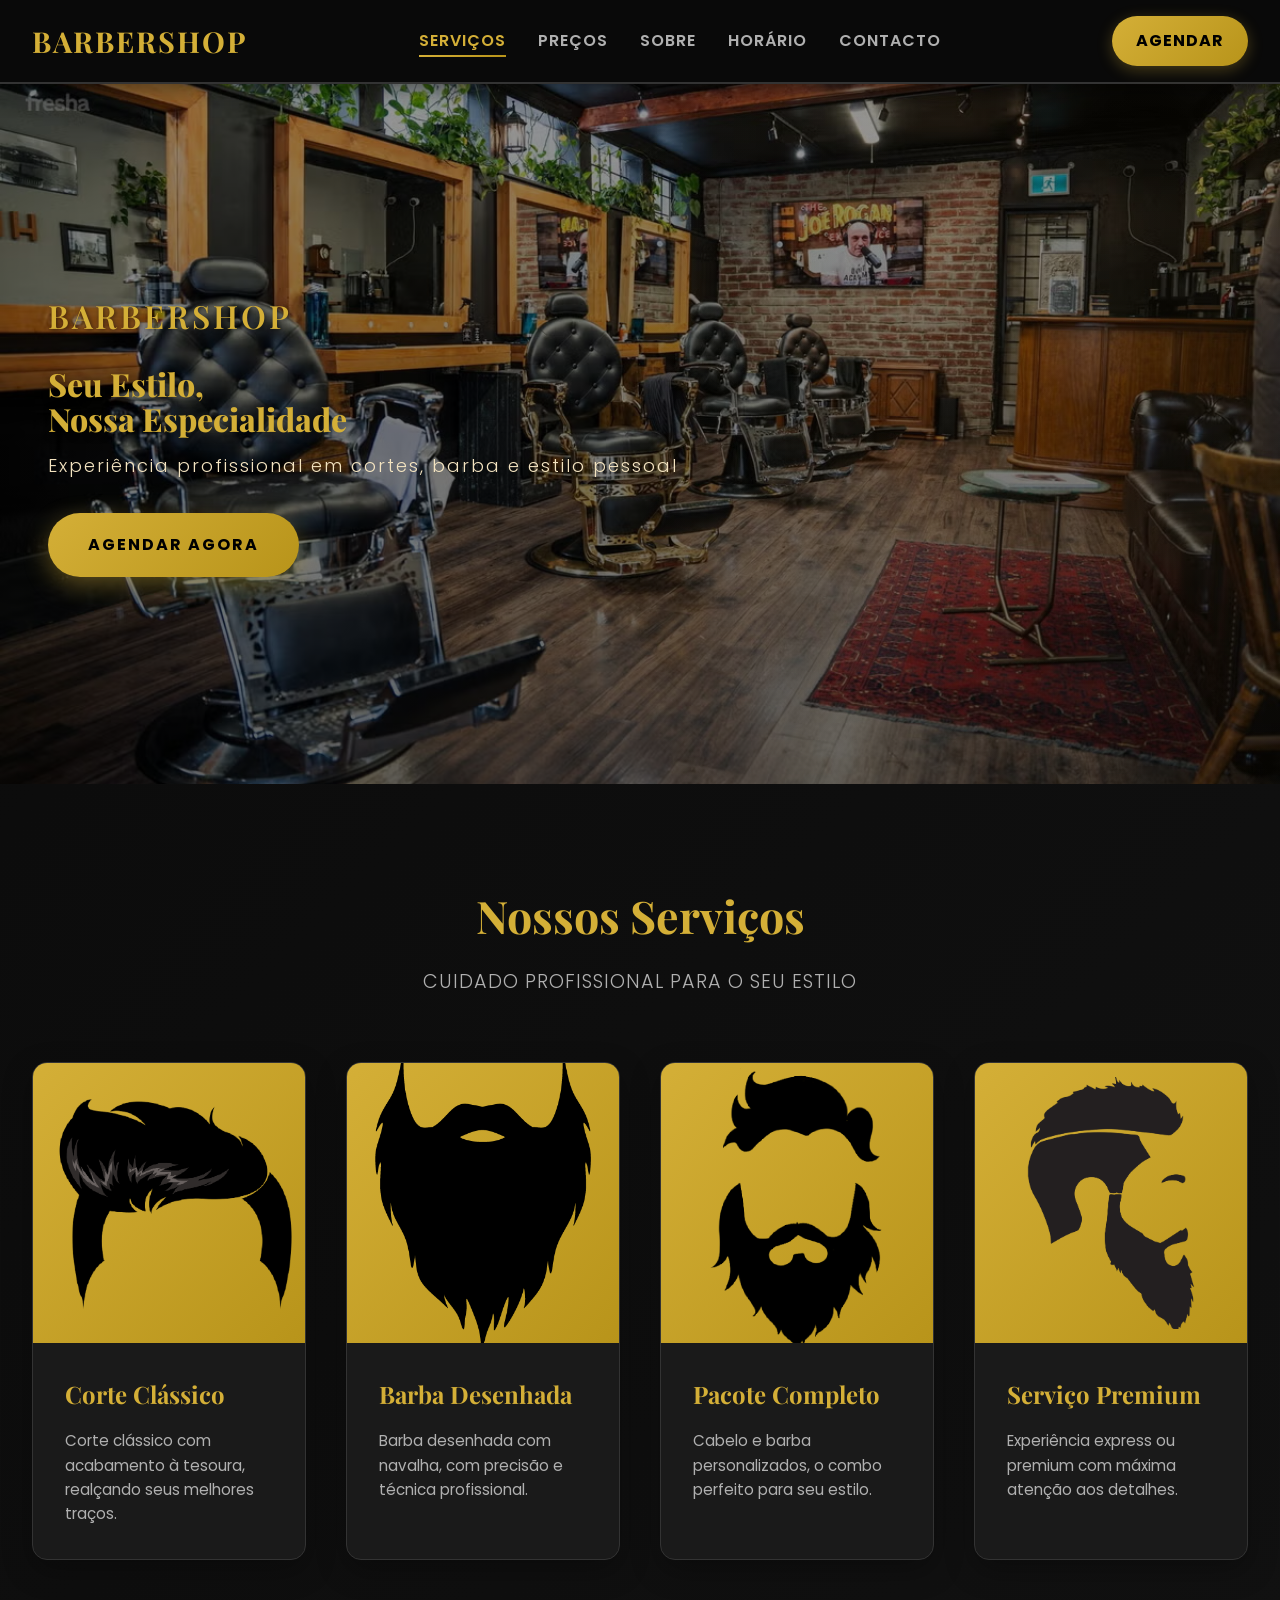
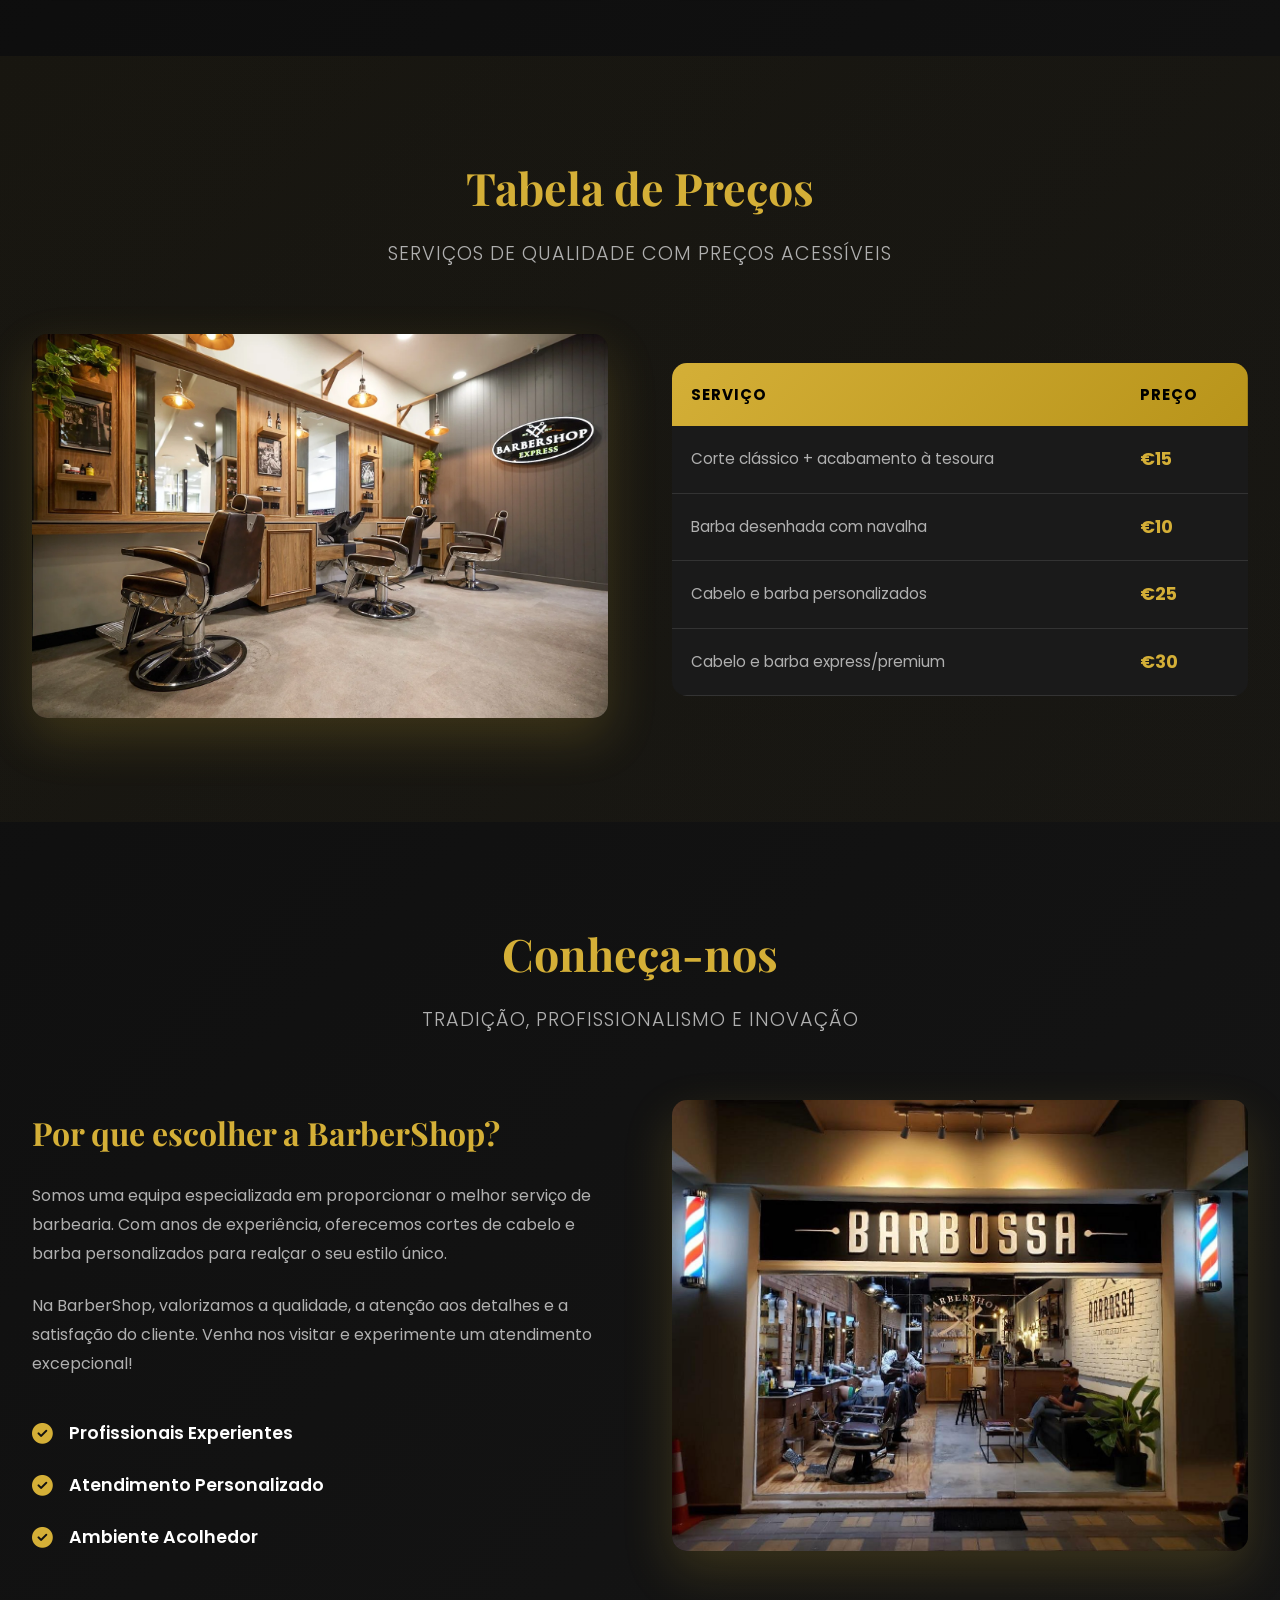
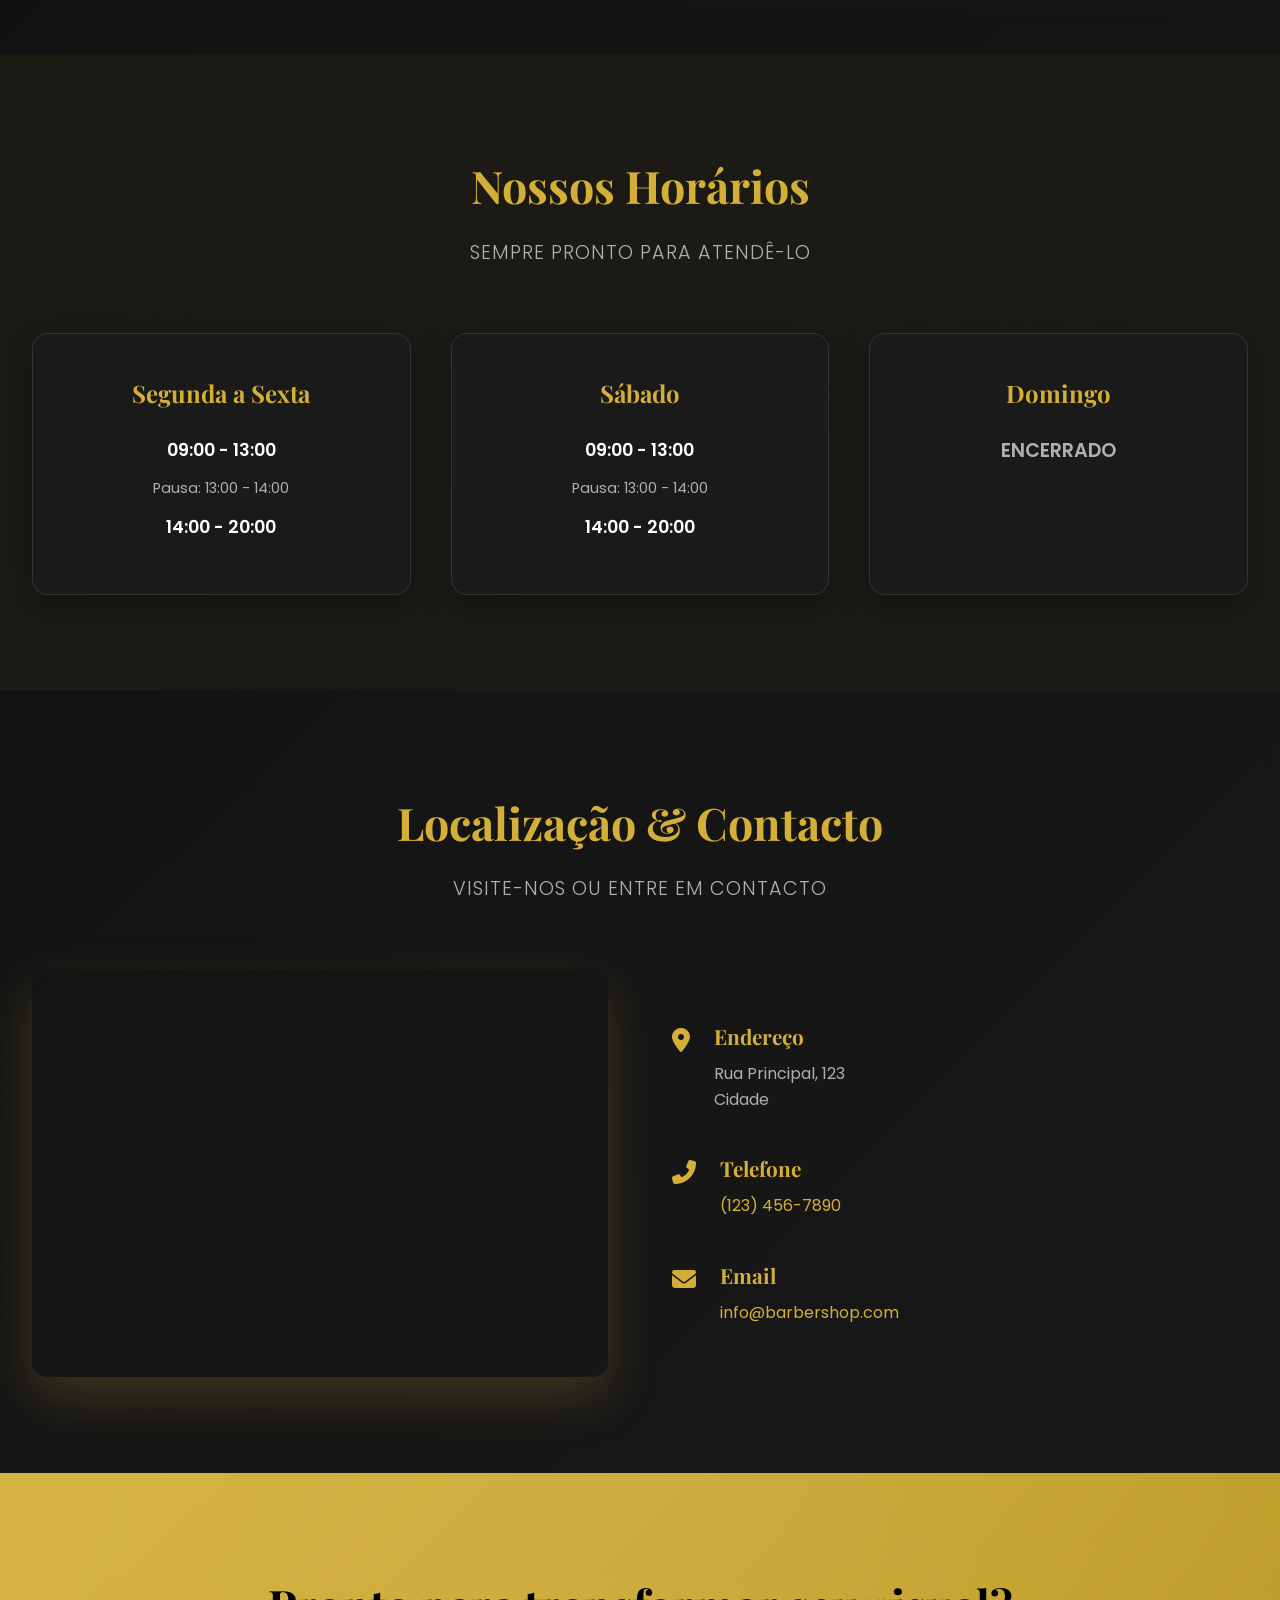
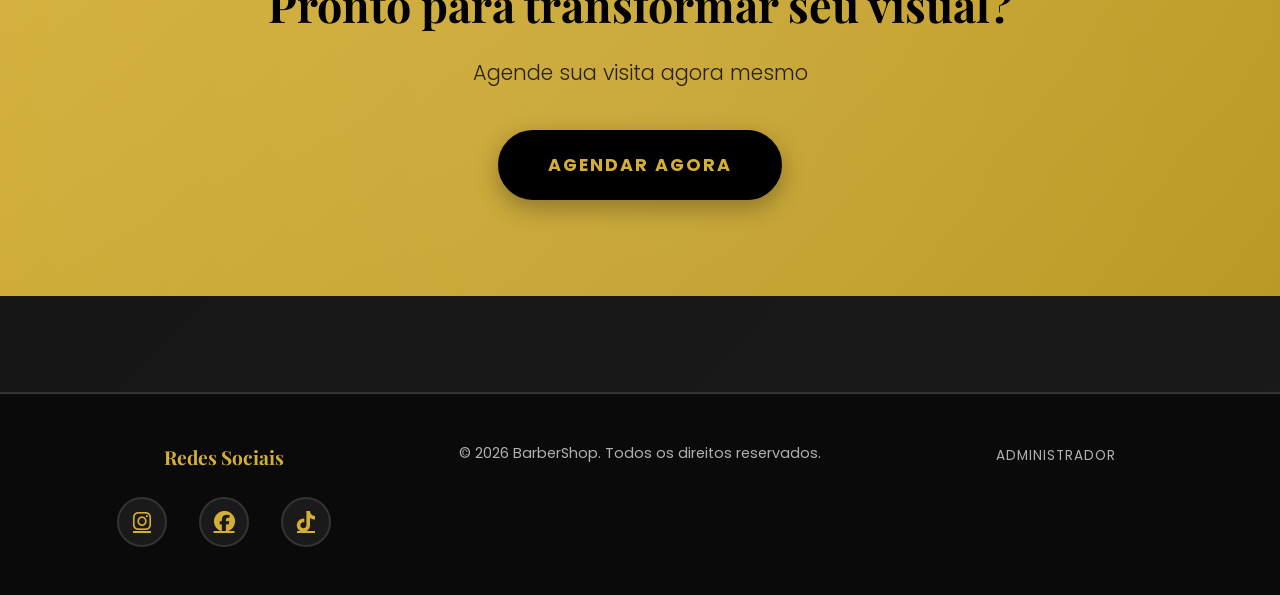
==== commit 6b56d0a1: "Add files via upload" ====
--- a/index.html
+++ b/index.html
@@ -275,5 +275,6 @@
     </div>
   </footer>
 
+  <script src="scripts/scroll-reveal.js"></script>
 </body>
 </html>
--- a/styles/style.css
+++ b/styles/style.css
@@ -120,6 +120,14 @@
   width: 100%;
 }
 
+.nav-link.active {
+  color: var(--primary-gold);
+}
+
+.nav-link.active::after {
+  width: 100%;
+}
+
 .cta-button {
   background: linear-gradient(135deg, var(--primary-gold), var(--dark-gold));
   color: #000;
@@ -227,7 +235,126 @@
   }
 }
 
-/* ==================== PAGE HEADER ==================== */
+/* ==================== SCROLL REVEAL ANIMATIONS ==================== */
+@keyframes revealFadeIn {
+  from {
+    opacity: 0;
+    transform: translateY(40px);
+  }
+  to {
+    opacity: 1;
+    transform: translateY(0);
+  }
+}
+
+@keyframes revealSlideInLeft {
+  from {
+    opacity: 0;
+    transform: translateX(-50px);
+  }
+  to {
+    opacity: 1;
+    transform: translateX(0);
+  }
+}
+
+@keyframes revealSlideInRight {
+  from {
+    opacity: 0;
+    transform: translateX(50px);
+  }
+  to {
+    opacity: 1;
+    transform: translateX(0);
+  }
+}
+
+@keyframes revealZoomIn {
+  from {
+    opacity: 0;
+    transform: scale(0.95);
+  }
+  to {
+    opacity: 1;
+    transform: scale(1);
+  }
+}
+
+@keyframes revealRotate {
+  from {
+    opacity: 0;
+    transform: rotate(-5deg) scale(0.95);
+  }
+  to {
+    opacity: 1;
+    transform: rotate(0) scale(1);
+  }
+}
+
+/* Classes para revelar elementos ao scroll */
+[data-reveal] {
+  opacity: 0;
+  transform: translateY(40px);
+}
+
+[data-reveal].reveal {
+  animation: revealFadeIn 0.8s ease-out forwards;
+}
+
+/* Seções inteiras */
+.section-header {
+  opacity: 0;
+  transform: translateY(30px);
+}
+
+.section-header.reveal-section {
+  animation: revealFadeIn 0.7s ease-out forwards;
+}
+
+/* Cards de serviços */
+.servico-card {
+  opacity: 0;
+  transform: translateY(40px);
+}
+
+.servico-card.reveal-child {
+  animation: revealFadeIn 0.7s ease-out forwards;
+  animation-delay: calc(0.1s * var(--child-index, 0));
+}
+
+/* Cards de horários */
+.horario-card {
+  opacity: 0;
+  transform: translateY(40px);
+}
+
+.horario-card.reveal-child {
+  animation: revealFadeIn 0.7s ease-out forwards;
+  animation-delay: calc(0.1s * var(--child-index, 0));
+}
+
+/* Tabelas */
+.precos-table {
+  opacity: 0;
+  transform: translateY(40px);
+}
+
+.precos-table.reveal-child {
+  animation: revealFadeIn 0.7s ease-out forwards;
+}
+
+/* Info items de contacto */
+.info-item {
+  opacity: 0;
+  transform: translateX(-30px);
+}
+
+.info-item.reveal-child {
+  animation: revealSlideInLeft 0.7s ease-out forwards;
+  animation-delay: calc(0.1s * var(--child-index, 0));
+}
+
+/* PAGE HEADER ==================== */
 .page-header {
   background: linear-gradient(135deg, rgba(212, 175, 55, 0.1), rgba(184, 148, 26, 0.05));
   padding: 3rem 2rem;
@@ -744,9 +871,9 @@
 
 /* ==================== RESPONSIVE - TABLET (768px - 1024px) ==================== */
 @media (min-width: 768px) and (max-width: 1024px) {
+  /* NAVEGAÇÃO */
   .nav {
-    padding: 1rem 1.5rem;
-    gap: 1.5rem;
+    padding: 15px 20px;
   }
 
   .nav-links {
@@ -767,6 +894,16 @@
     font-size: 0.9rem;
   }
 
+  .navbotom {
+    padding: 8px 20px;
+    font-size: 18px;
+  }
+
+  .logo {
+    width: 80px;
+  }
+
+  /* HERO */
   .hero {
     height: 500px;
     padding: 0 2rem;
@@ -776,8 +913,17 @@
     font-size: 2.8rem;
   }
 
+  .hero h1 {
+    font-size: 42px;
+    padding-top: 80px;
+  }
+
   .hero-subtitle {
     font-size: 1.1rem;
+  }
+
+  .hero p {
+    font-size: 20px;
   }
 
   .hero-cta {
@@ -785,34 +931,82 @@
     font-size: 0.95rem;
   }
 
+  /* SEÇÕES */
   .section-header h2 {
     font-size: 2.2rem;
   }
 
+  /* SERVIÇOS */
   .servicos-grid {
     grid-template-columns: repeat(2, 1fr);
     gap: 2rem;
   }
 
-  .precos-container,
-  .sobrenos-container,
+  .servicos {
+    grid-template-columns: repeat(2, 1fr);
+    gap: 20px;
+  }
+
+  /* PREÇOS */
+  .precos-container {
+    gap: 2rem;
+  }
+
+  .price {
+    flex-direction: column;
+    gap: 30px;
+    text-align: center;
+  }
+
+  .precos-image img,
+  .priceimg {
+    max-width: 100%;
+    width: 80%;
+    max-width: 500px;
+  }
+
+  .tabelaprice {
+    width: 100%;
+  }
+
+  /* SOBRE NÓS */
+  .sobrenos-container {
+    gap: 2rem;
+  }
+
+  .sobrenos {
+    gap: 30px;
+    text-align: center;
+  }
+
+  .sobrenos-image img,
+  .sobrenosimg {
+    max-width: 100%;
+    width: 80%;
+    max-width: 500px;
+  }
+
+  /* HORÁRIOS */
+  .horarios-grid {
+    grid-template-columns: repeat(2, 1fr);
+  }
+
+  /* CONTACTO */
   .contacto-container {
     gap: 2rem;
   }
 
-  .precos-image img,
-  .sobrenos-image img {
-    max-width: 100%;
-  }
-
-  .horarios-grid {
-    grid-template-columns: repeat(2, 1fr);
-  }
-
-  .mapa-wrapper iframe {
+  .mapa-wrapper iframe,
+  .mapa iframe {
     height: 350px;
-  }
-
+    max-width: 90%;
+  }
+
+  .contacto {
+    max-width: 80%;
+  }
+
+  /* PÁGINAS SECUNDÁRIAS */
   .page-header h1 {
     font-size: 2rem;
   }
@@ -851,11 +1045,11 @@
   .nav {
     flex-direction: row;
     justify-content: space-between;
+    align-items: center;
+    flex-wrap: wrap;
     padding: 0.8rem 1rem;
     height: auto;
-    gap: 0;
-    align-items: center;
-    flex-wrap: wrap;
+    gap: 0.75rem;
   }
 
   .brand {
@@ -867,42 +1061,83 @@
     letter-spacing: 1px;
   }
 
-  .nav-links {
-    display: none;
-    position: absolute;
-    top: 100%;
-    left: 0;
-    right: 0;
-    flex-direction: column;
-    gap: 0;
-    background: rgba(10, 10, 10, 0.99);
-    padding: 0;
-    border-bottom: 2px solid var(--border-color);
-    z-index: 999;
-    list-style: none;
-    width: 100%;
-  }
-
-  .nav-links.active {
-    display: flex !important;
-  }
-
-  .nav-link {
-    padding: 1rem 1.5rem;
-    font-size: 0.85rem;
-    border-bottom: 1px solid rgba(212, 175, 55, 0.1);
-    display: block;
-    width: 100%;
-    text-align: left;
-  }
-
   .cta-button {
+    order: 2;
     padding: 0.6rem 1rem;
     font-size: 0.75rem;
+    width: auto;
+    text-align: center;
+    margin-top: 0;
+    flex-shrink: 0;
+  }
+
+  .nav-links {
+    display: flex;
     order: 3;
     width: 100%;
+    flex-direction: row;
+    flex-wrap: nowrap;
+    justify-content: space-between;
+    gap: 0.25rem;
+    padding-top: 0.4rem;
+    border-top: 1px solid rgba(212, 175, 55, 0.12);
+    list-style: none;
+    overflow-x: auto;
+    -webkit-overflow-scrolling: touch;
+    scrollbar-width: none;
+  }
+
+  .nav-links::-webkit-scrollbar {
+    display: none;
+  }
+
+  .nav-link {
+    padding: 0.1rem 0.05rem;
+    font-size: 0.5rem;
+    border: none;
+    border-radius: 999px;
+    display: inline-flex;
+    justify-content: center;
+    align-items: center;
+    width: auto;
+    flex: 1;
     text-align: center;
-    margin-top: 0.5rem;
+    white-space: nowrap;
+    position: relative;
+    transition: var(--transition);
+    color: var(--text-secondary);
+    text-decoration: none;
+  }
+
+  .nav-link::after {
+    content: '';
+    position: absolute;
+    bottom: -5px;
+    left: 0;
+    width: 0;
+    height: 2px;
+    background: linear-gradient(90deg, var(--primary-gold), var(--dark-gold));
+    transition: var(--transition);
+  }
+
+  .nav-link:hover {
+    color: var(--primary-gold);
+  }
+
+  .nav-link:hover::after {
+    width: 100%;
+  }
+
+  .nav-link.active {
+    color: var(--primary-gold);
+  }
+
+  .nav-link.active::after {
+    width: 100%;
+  }
+
+  .nav-link:last-child {
+    border-bottom: none;
   }
 
   /* HERO */
@@ -915,22 +1150,22 @@
   }
 
   .hero-title {
-    font-size: 1.8rem;
-    margin-bottom: 0.8rem;
+    font-size: 1.5rem;
+    margin-bottom: 0.2rem;
   }
 
   .hero-brand {
-    font-size: 1rem;
-    margin-bottom: 1rem;
+    font-size: 0.85rem;
+    margin-bottom: 0.5rem;
   }
 
   .hero-subtitle {
-    font-size: 0.85rem;
+    font-size: 0.60rem;
   }
 
   .hero-cta {
-    padding: 0.8rem 1.5rem;
-    font-size: 0.85rem;
+    padding: 0.4rem 0.6rem;
+    font-size: 0.6rem;
   }
 
   /* SEÇÕES */
@@ -1479,65 +1714,3 @@
 
 
 
-@media (min-width: 769px) and (max-width: 1024px) {
-    .nav {
-    padding: 15px 20px;
-  }
-
-  .navbotom {
-    padding: 8px 20px;
-    font-size: 18px;
-  }
-
-  .logo {
-    width: 80px;
-  }
-
-  .hero {
-    height: 500px;
-  }
-
-  .hero h1 {
-    font-size: 42px;
-    padding-top: 80px;
-  }
-
-  .hero p {
-    font-size: 20px;
-  }
-
-   .servicos {
-    grid-template-columns: repeat(2, 1fr);
-    gap: 20px;
-  }
-
-  .price {
-    flex-direction:column;
-    gap: 30px;
-    text-align: center;
-}
-  .sobrenos {
-    
-    gap: 30px;
-    text-align: center;
-  }
-
-  .priceimg,
-  .sobrenosimg {
-    width: 80%;
-    max-width: 500px;
-  }
-
-  .tabelaprice {
-    width: 100%;
-  }
-
-   .mapa iframe {
-    max-width: 90%;
-    height: 350px;
-  }
-
-  .contacto {
-    max-width: 80%;
-  }
-}
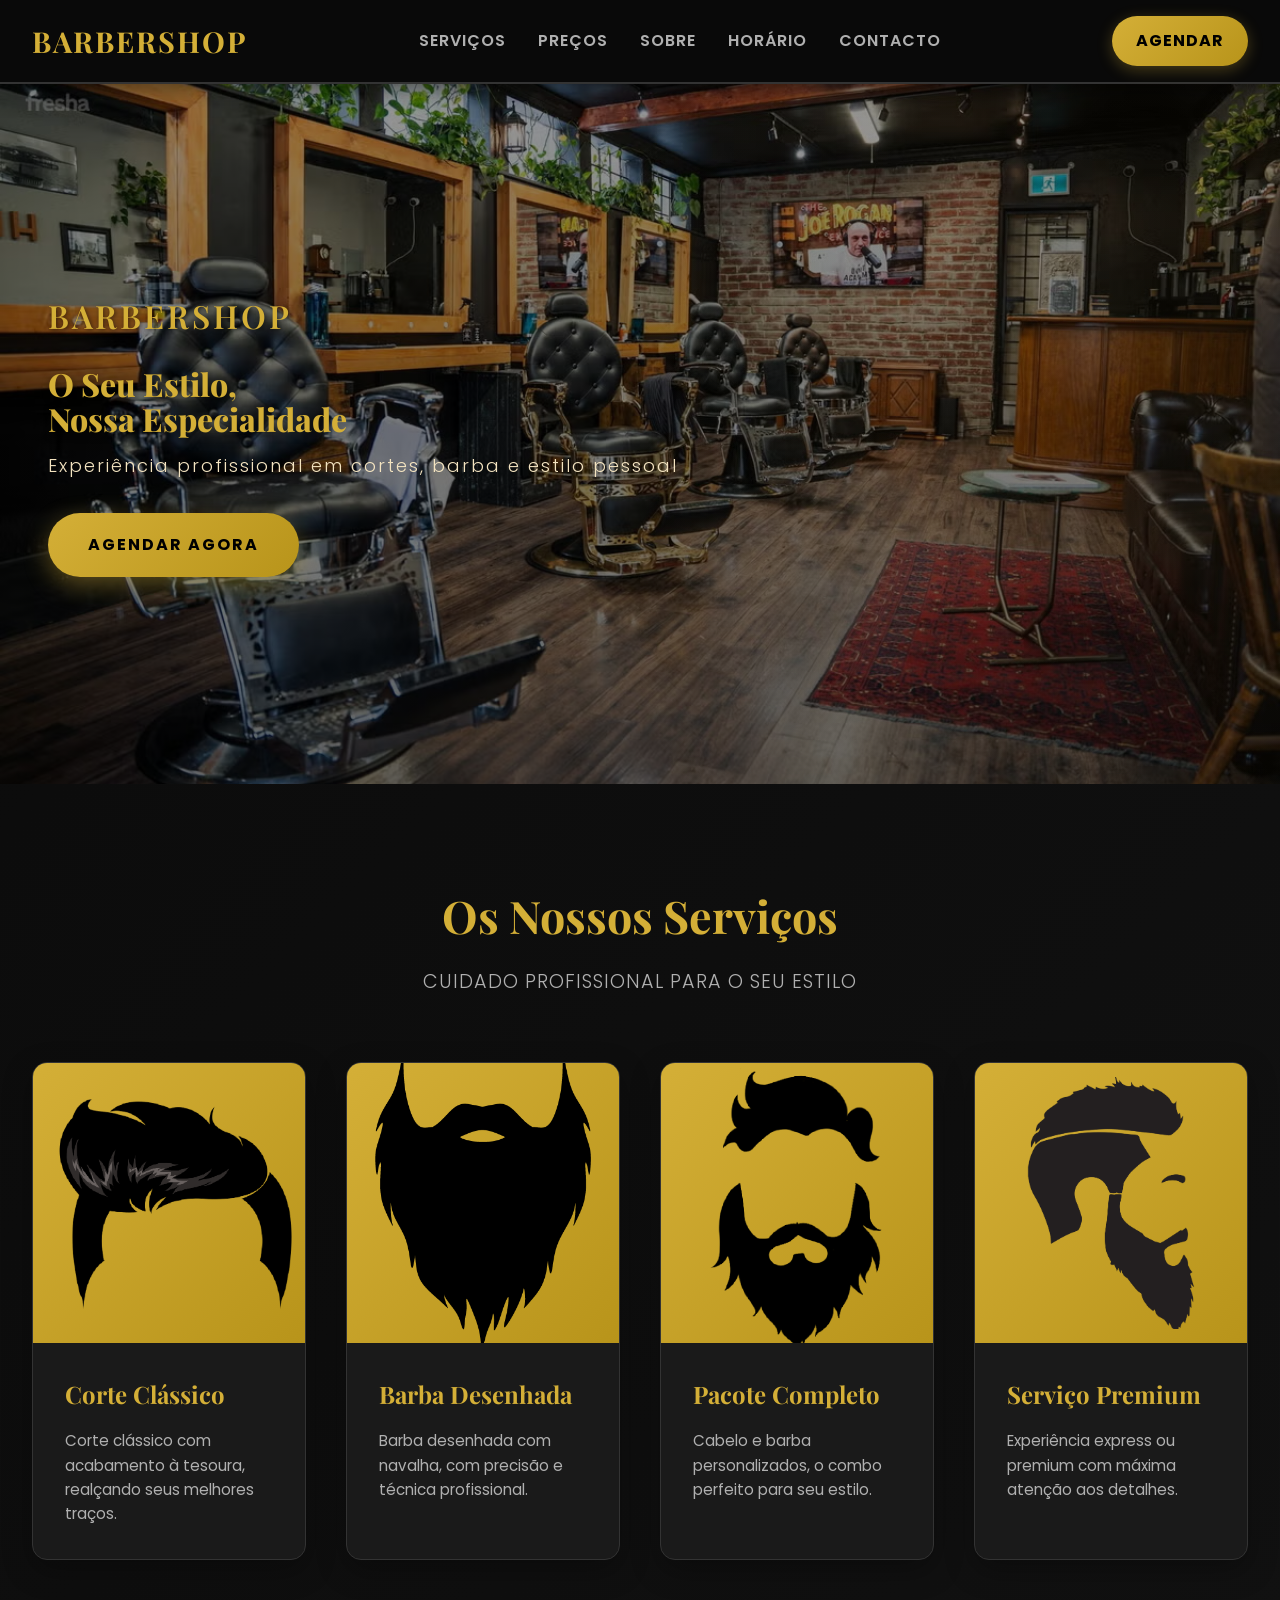
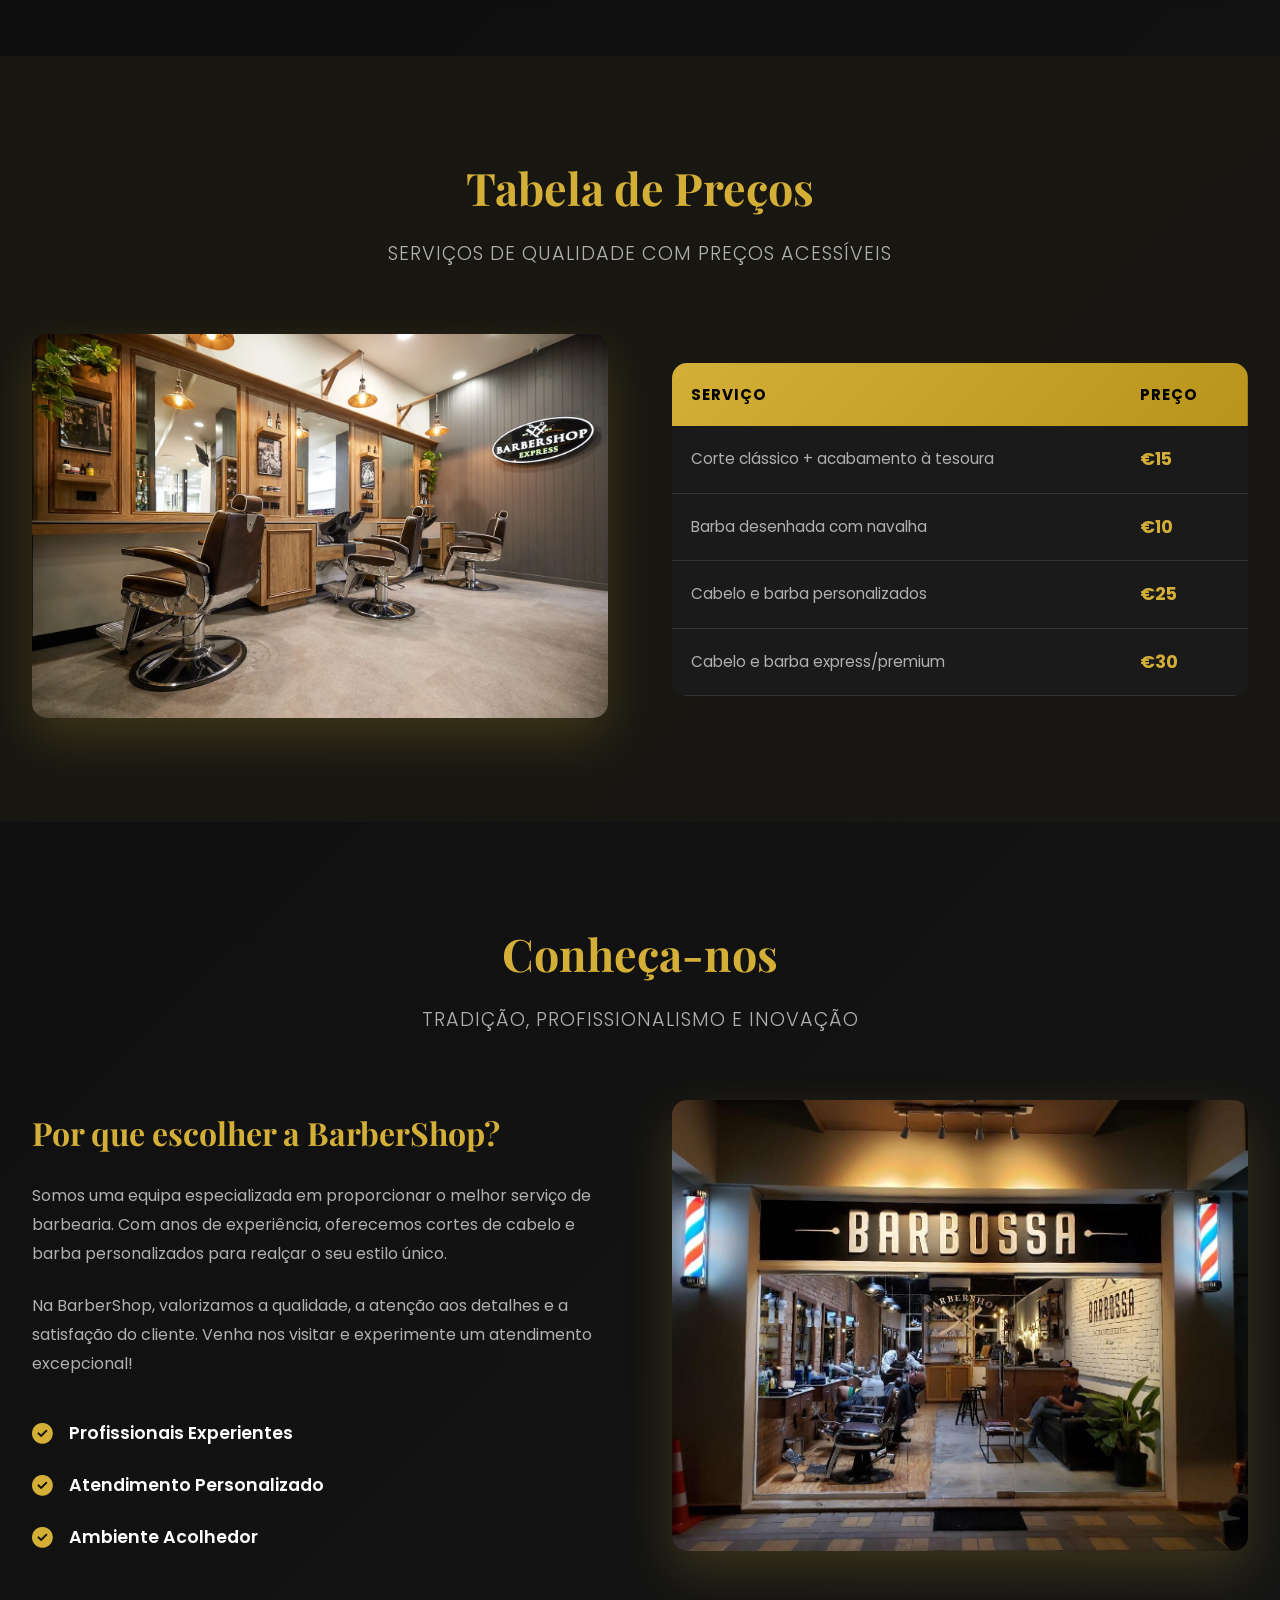
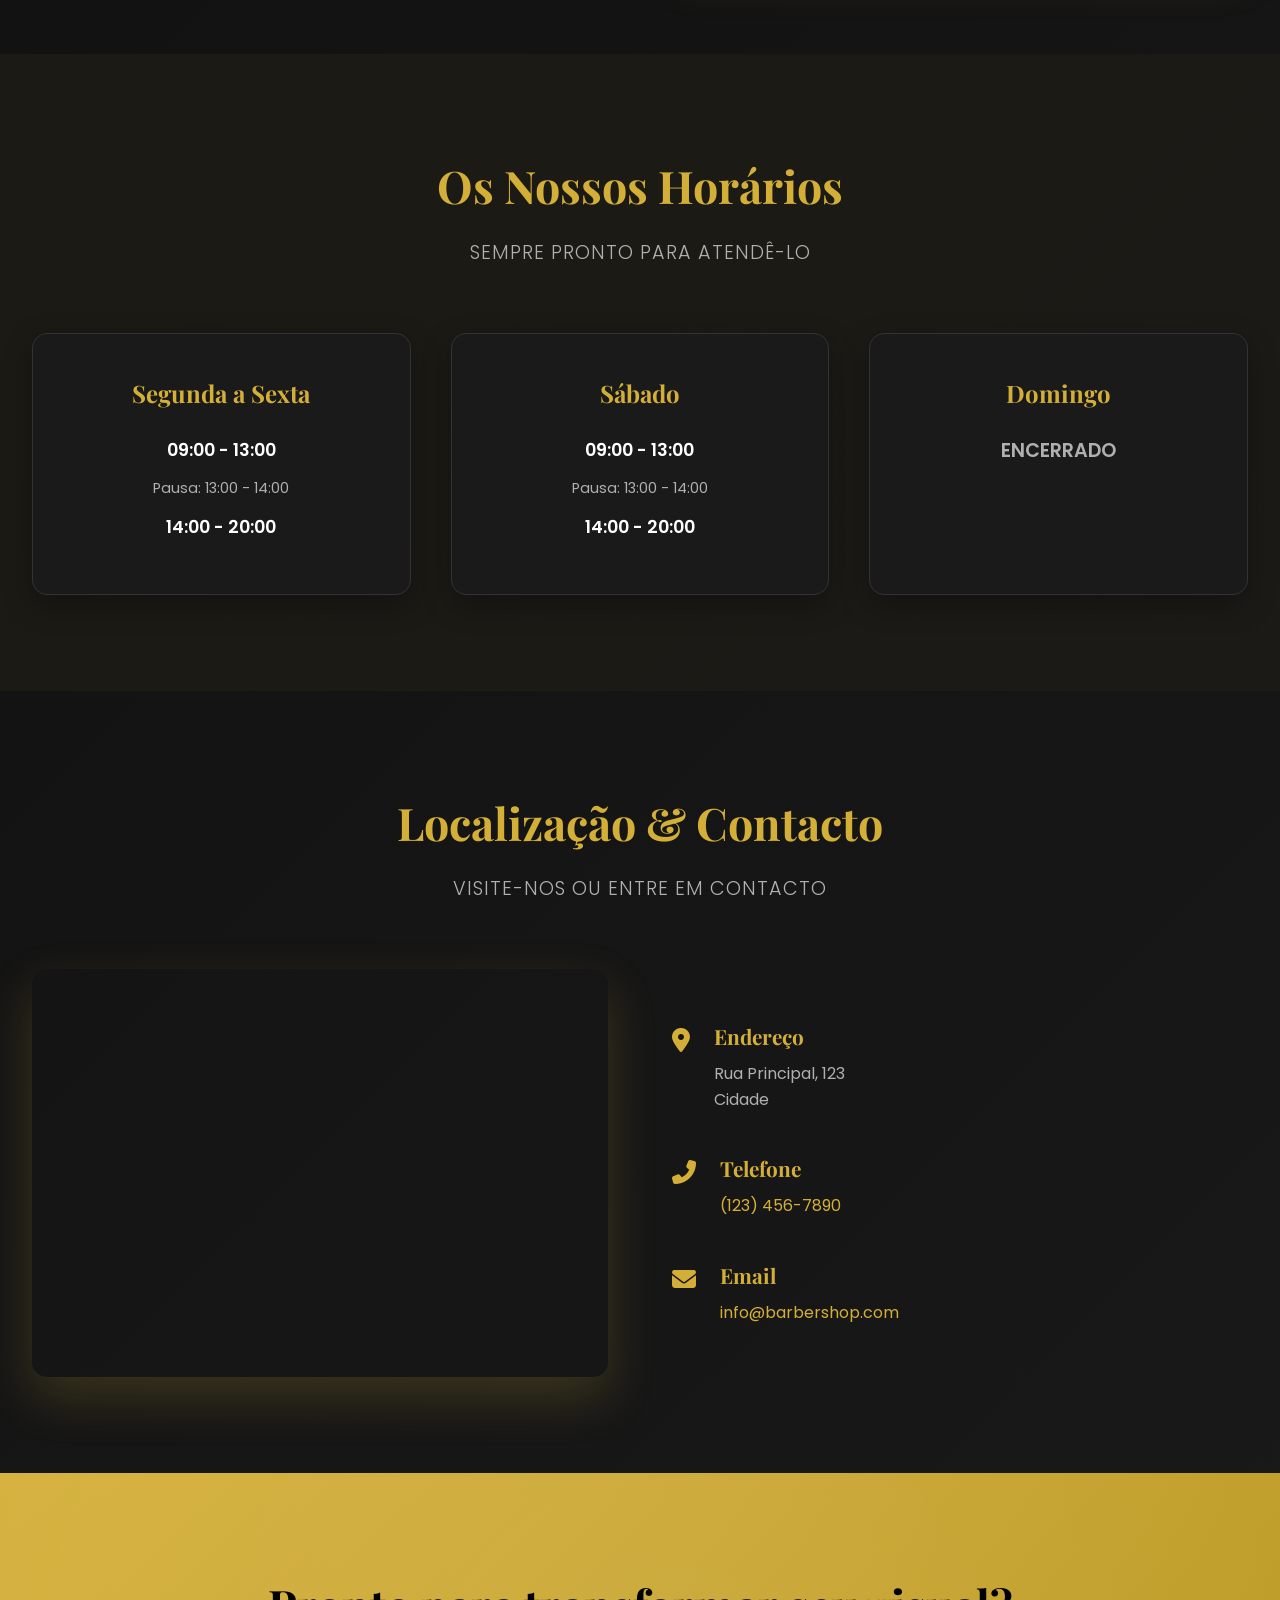
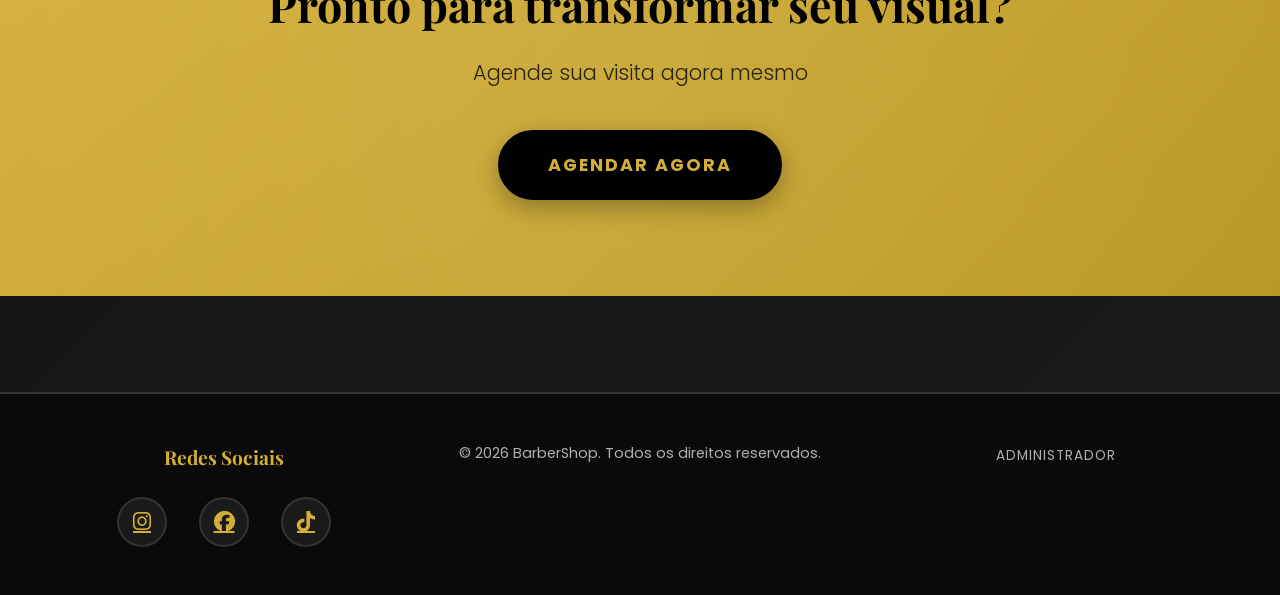
==== commit 21964f5f: "Add files via upload" ====
--- a/index.html
+++ b/index.html
@@ -33,7 +33,7 @@
     <section class="hero" aria-label="Seção de boas-vindas">
       <div class="hero-content">
         <h1 class="hero-brand">BarberShop</h1>
-        <h1 class="hero-title">Seu Estilo,<br>Nossa Especialidade</h1>
+        <h1 class="hero-title">O Seu Estilo,<br>Nossa Especialidade</h1>
         <p class="hero-subtitle">Experiência profissional em cortes, barba e estilo pessoal</p>
         <a href="marcacao.html" class="hero-cta">Agendar Agora</a>
       </div>
@@ -44,7 +44,7 @@
   <!-- SERVIÇOS -->
   <section class="servicos-section" id="servicos" aria-label="Serviços da barbearia">
     <div class="section-header">
-      <h2>Nossos Serviços</h2>
+      <h2>Os Nossos Serviços</h2>
       <p class="section-subtitle">Cuidado profissional para o seu estilo</p>
     </div>
 
@@ -172,7 +172,7 @@
   <!-- HORÁRIOS -->
   <section class="horarios-section" id="horarios" aria-label="Horários de funcionamento">
     <div class="section-header">
-      <h2>Nossos Horários</h2>
+      <h2>Os Nossos Horários</h2>
       <p class="section-subtitle">Sempre pronto para atendê-lo</p>
     </div>
 
--- a/styles/style.css
+++ b/styles/style.css
@@ -120,13 +120,23 @@
   width: 100%;
 }
 
-.nav-link.active {
-  color: var(--primary-gold);
-}
-
-.nav-link.active::after {
-  width: 100%;
-}
+  .nav-link:active,
+  .nav-link.clicked {
+    color: var(--primary-gold);
+  }
+
+  .nav-link:active::after,
+  .nav-link.clicked::after {
+    width: 100%;
+  }
+
+  .nav-link.active {
+    color: var(--primary-gold);
+  }
+
+  .nav-link.active::after {
+    width: 100%;
+  }
 
 .cta-button {
   background: linear-gradient(135deg, var(--primary-gold), var(--dark-gold));
@@ -1033,8 +1043,8 @@
   }
 }
 
-/* ==================== RESPONSIVE - MOBILE (max-width: 768px) ==================== */
-@media (min-width: 320px) and (max-width: 767px) {
+/* ==================== RESPONSIVE - MOBILE (max-width: 767px) ==================== */
+@media screen and (max-width: 767px) {
   :root {
     --primary-gold: #D4AF37;
     --dark-gold: #B8941A;
@@ -1128,6 +1138,16 @@
     width: 100%;
   }
 
+  .nav-link:active,
+  .nav-link.clicked {
+    color: var(--primary-gold);
+  }
+
+  .nav-link:active::after,
+  .nav-link.clicked::after {
+    width: 100%;
+  }
+
   .nav-link.active {
     color: var(--primary-gold);
   }
